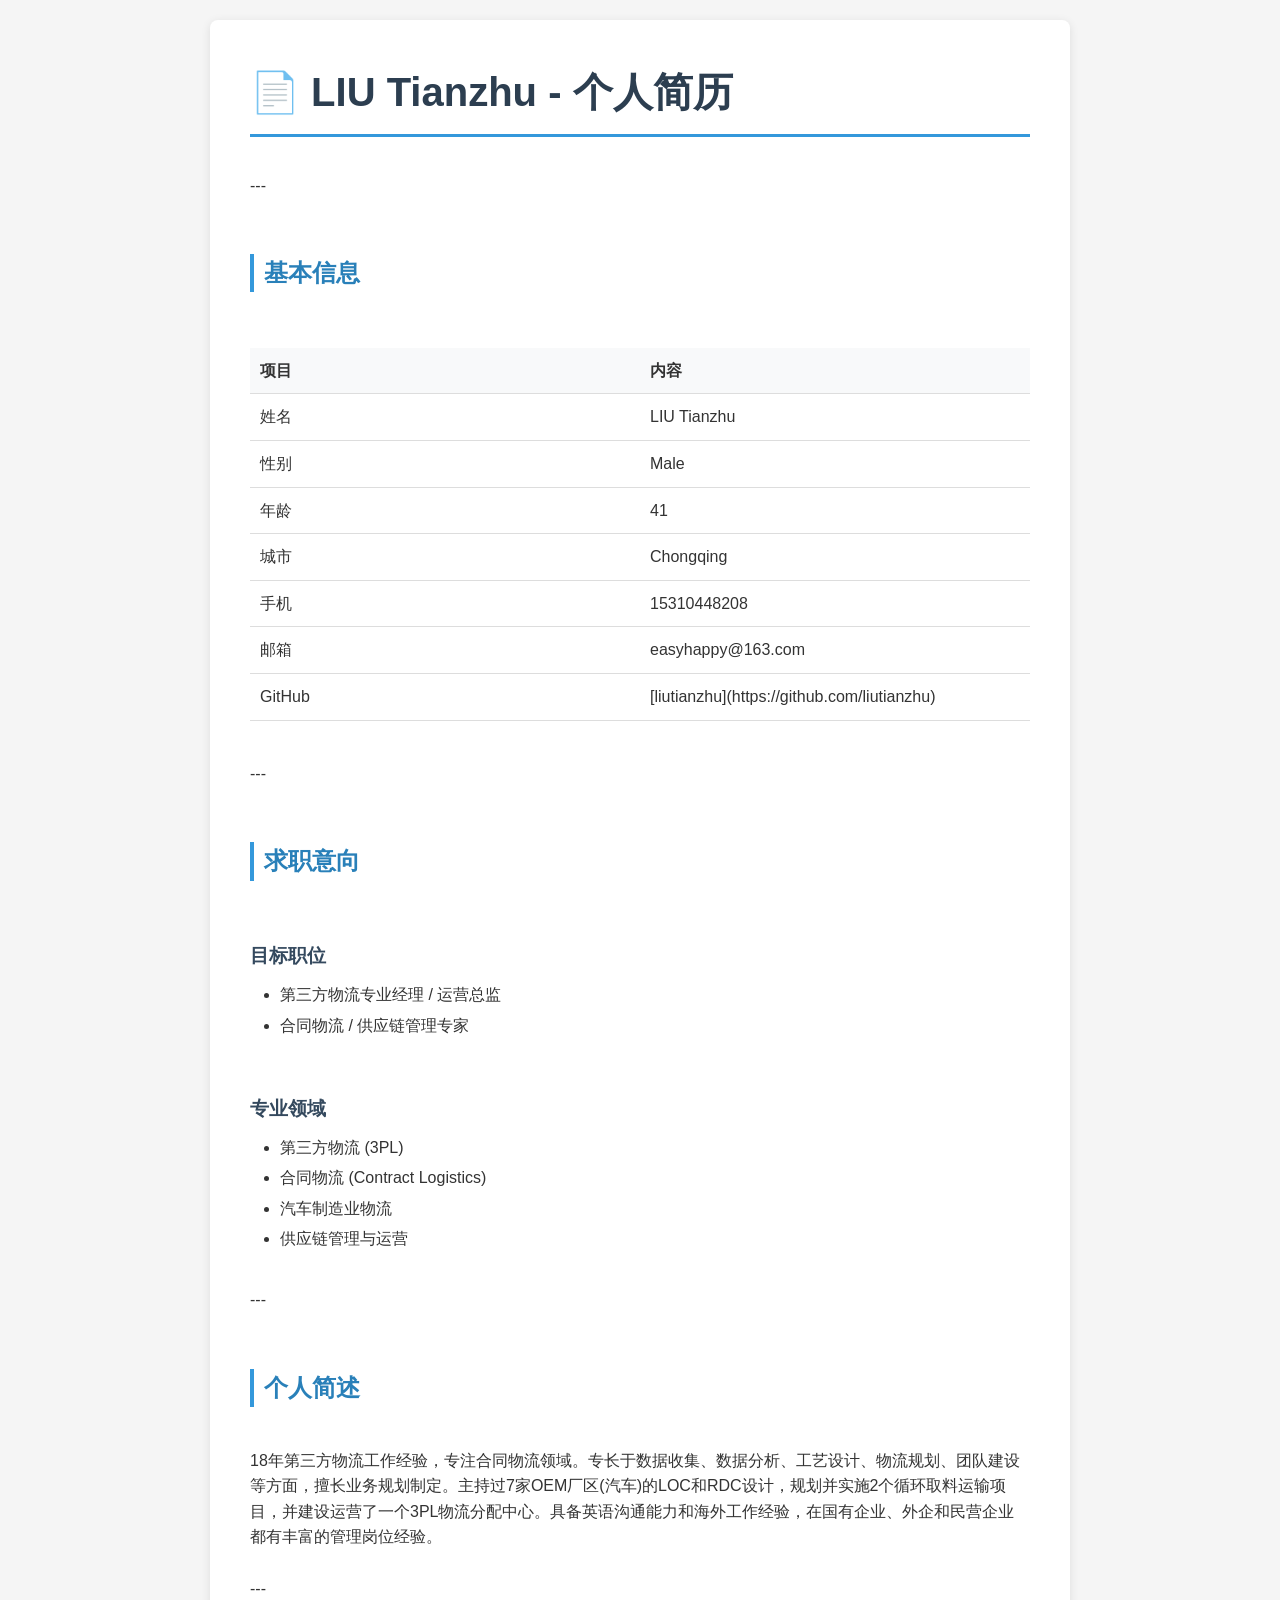
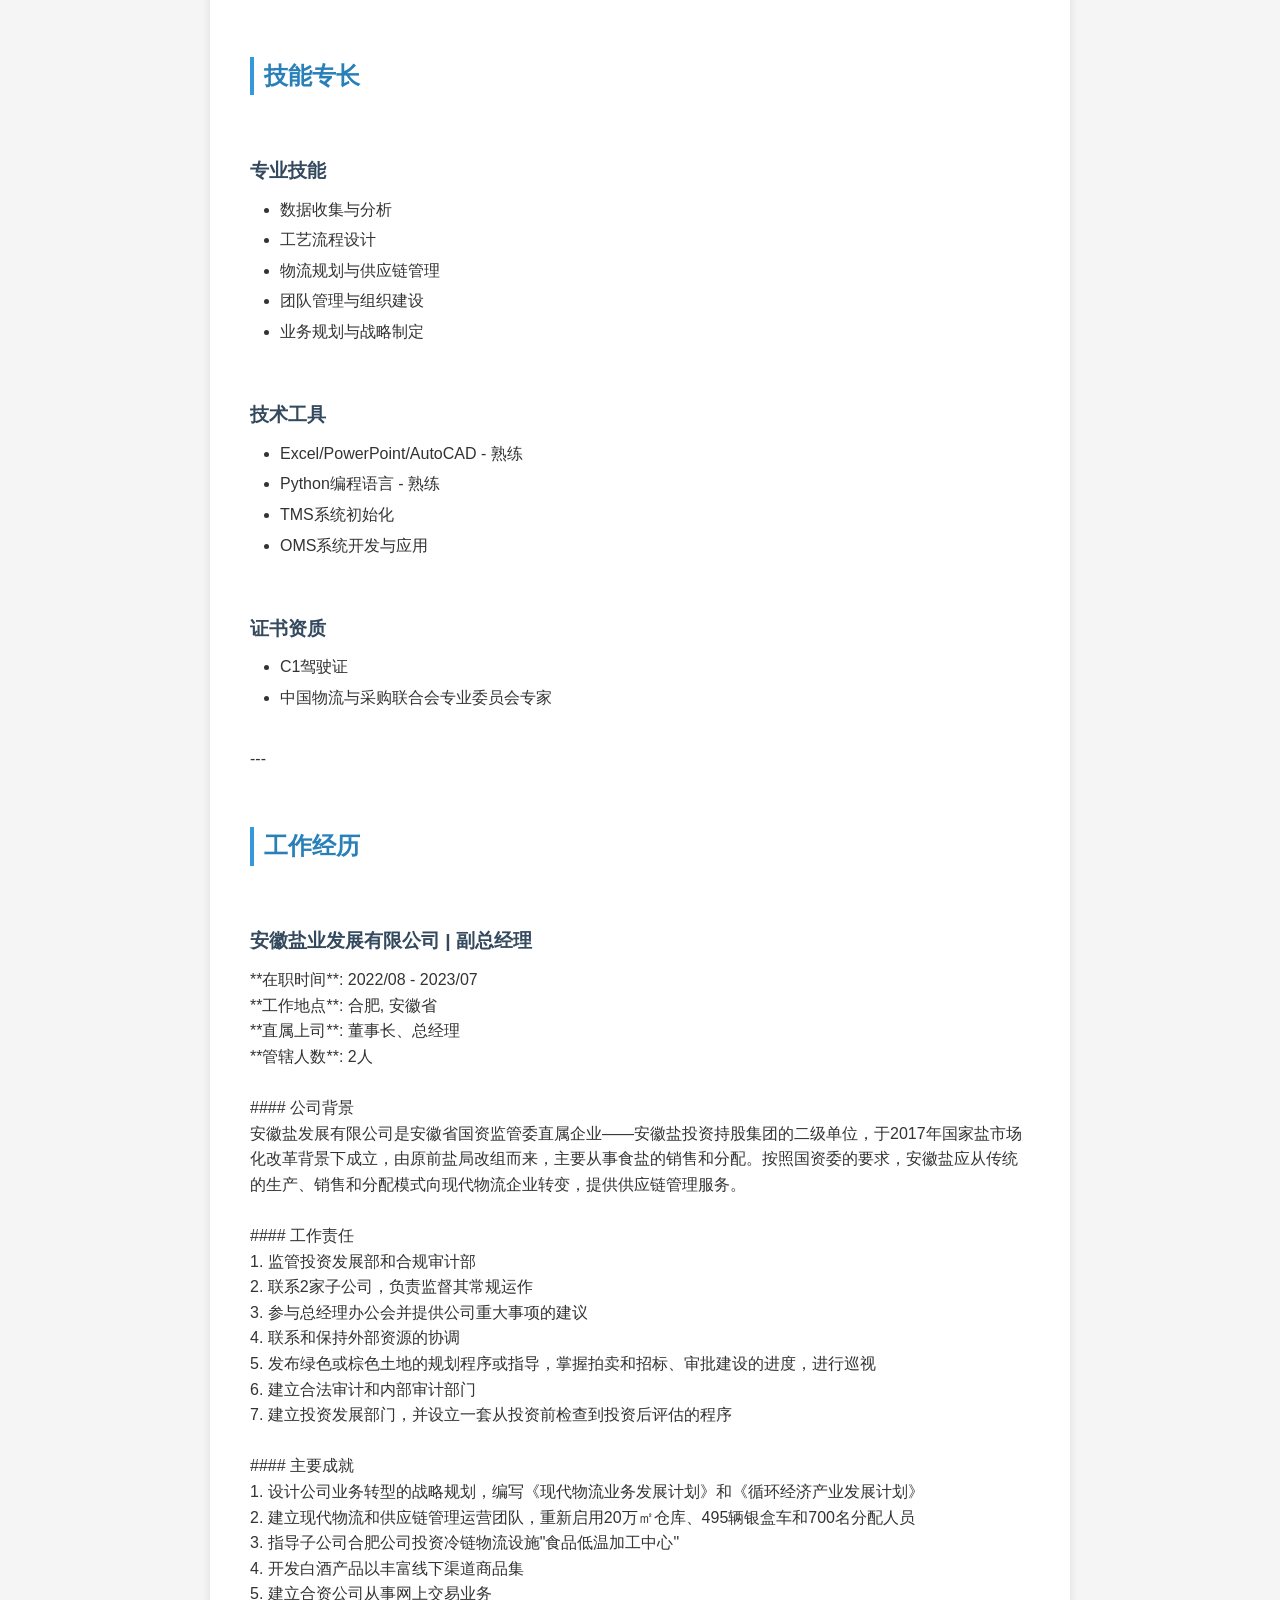
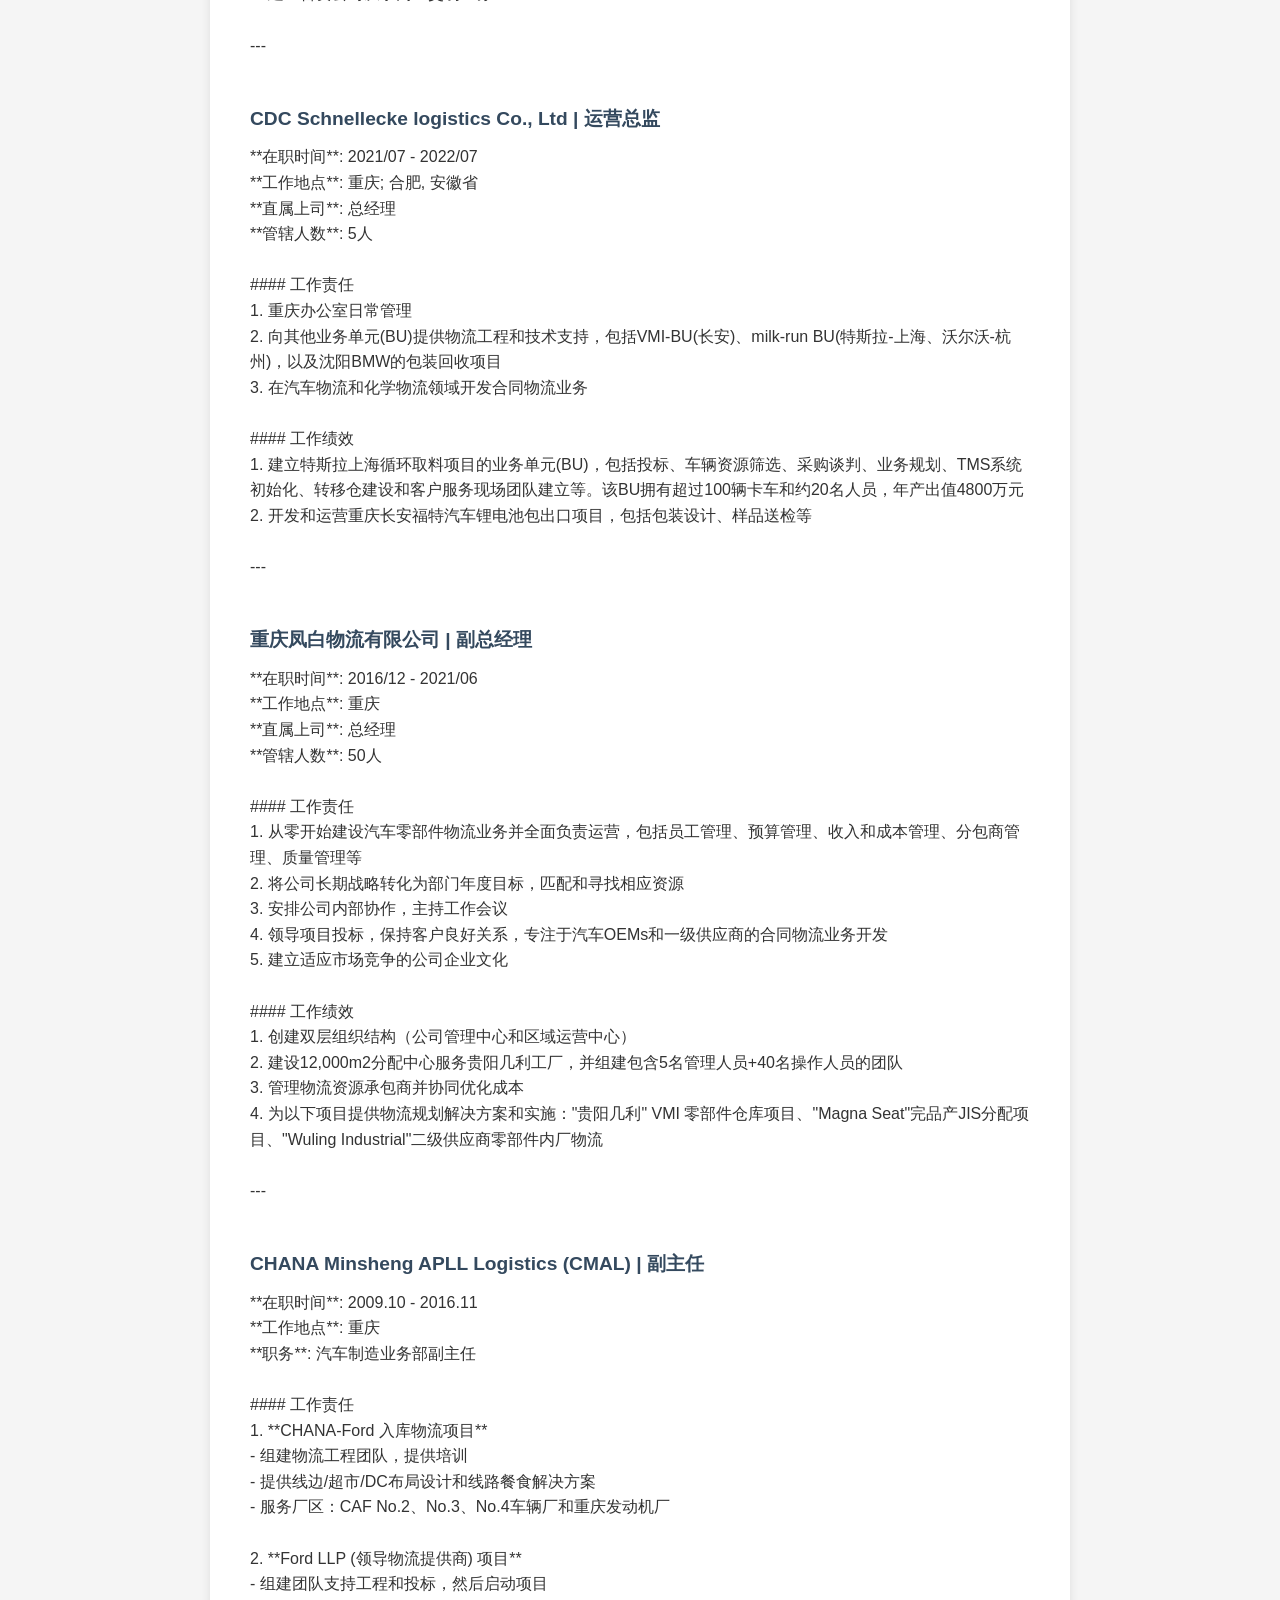
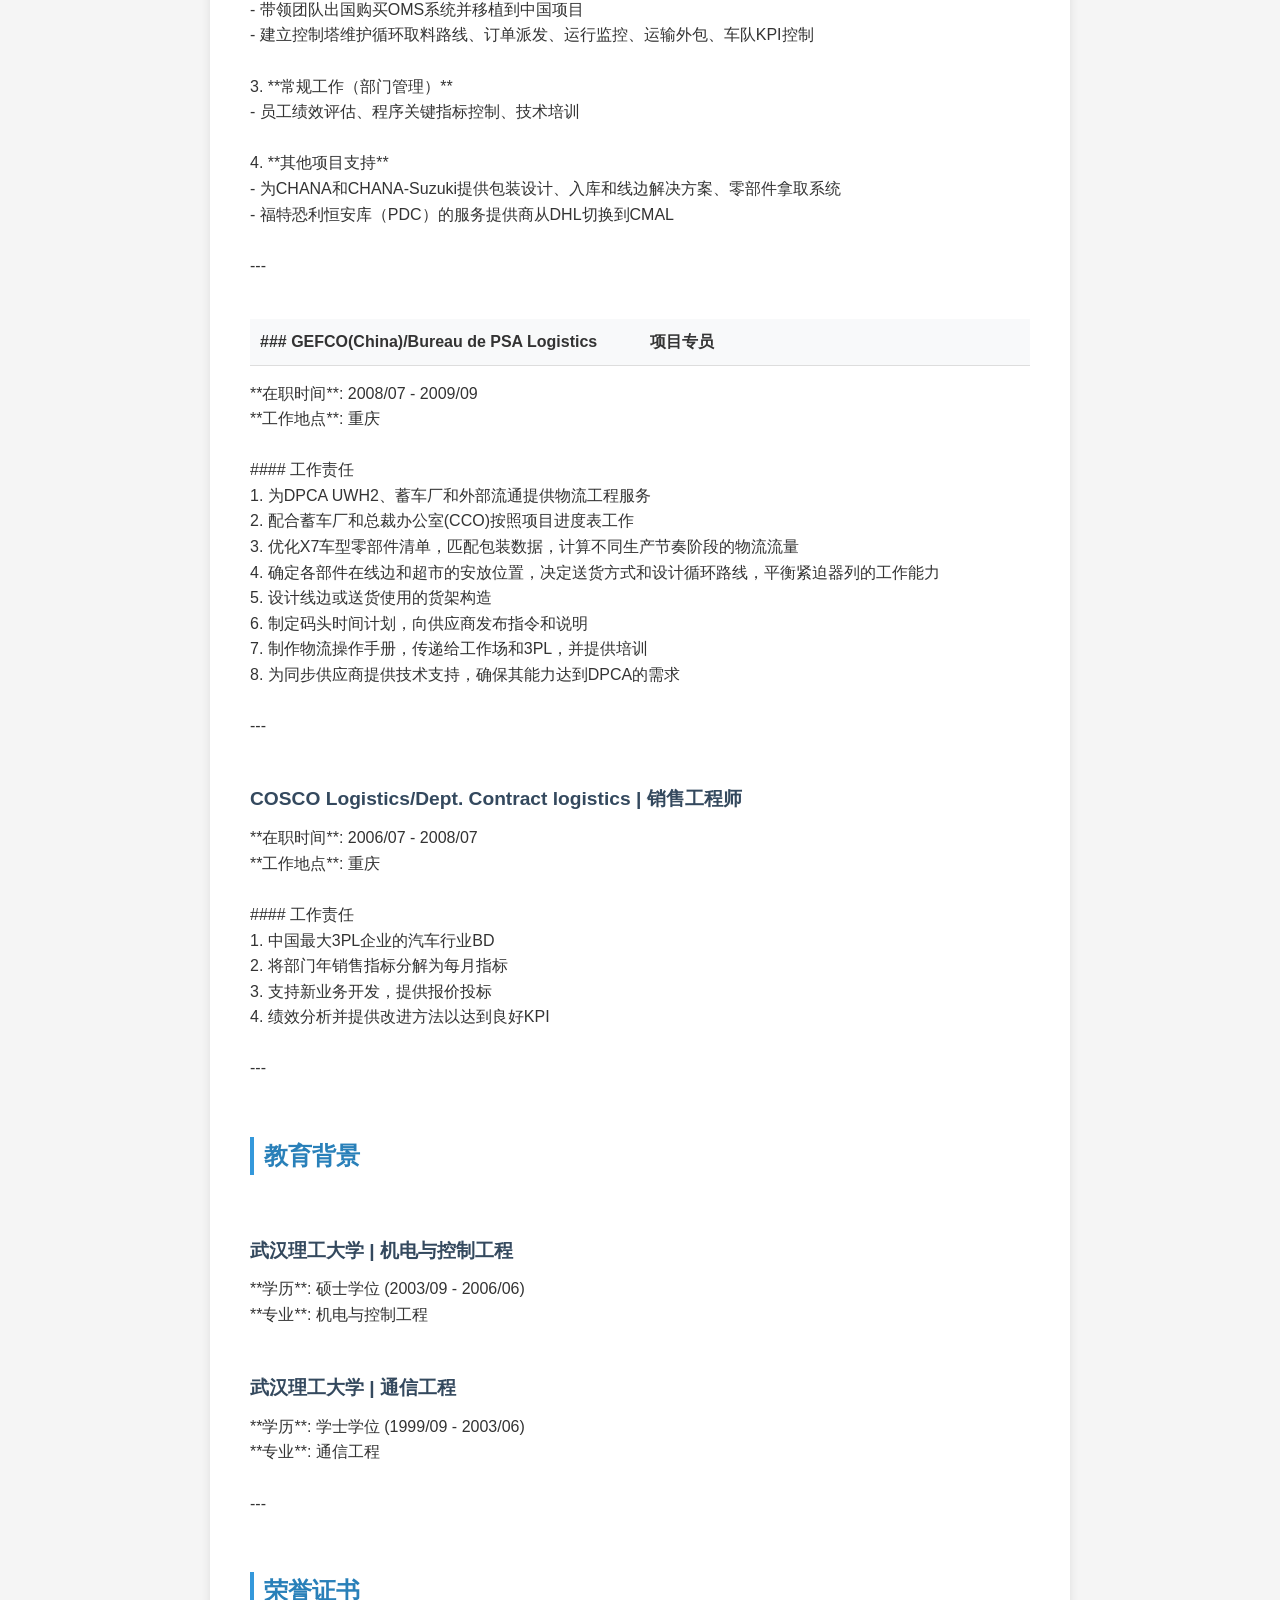
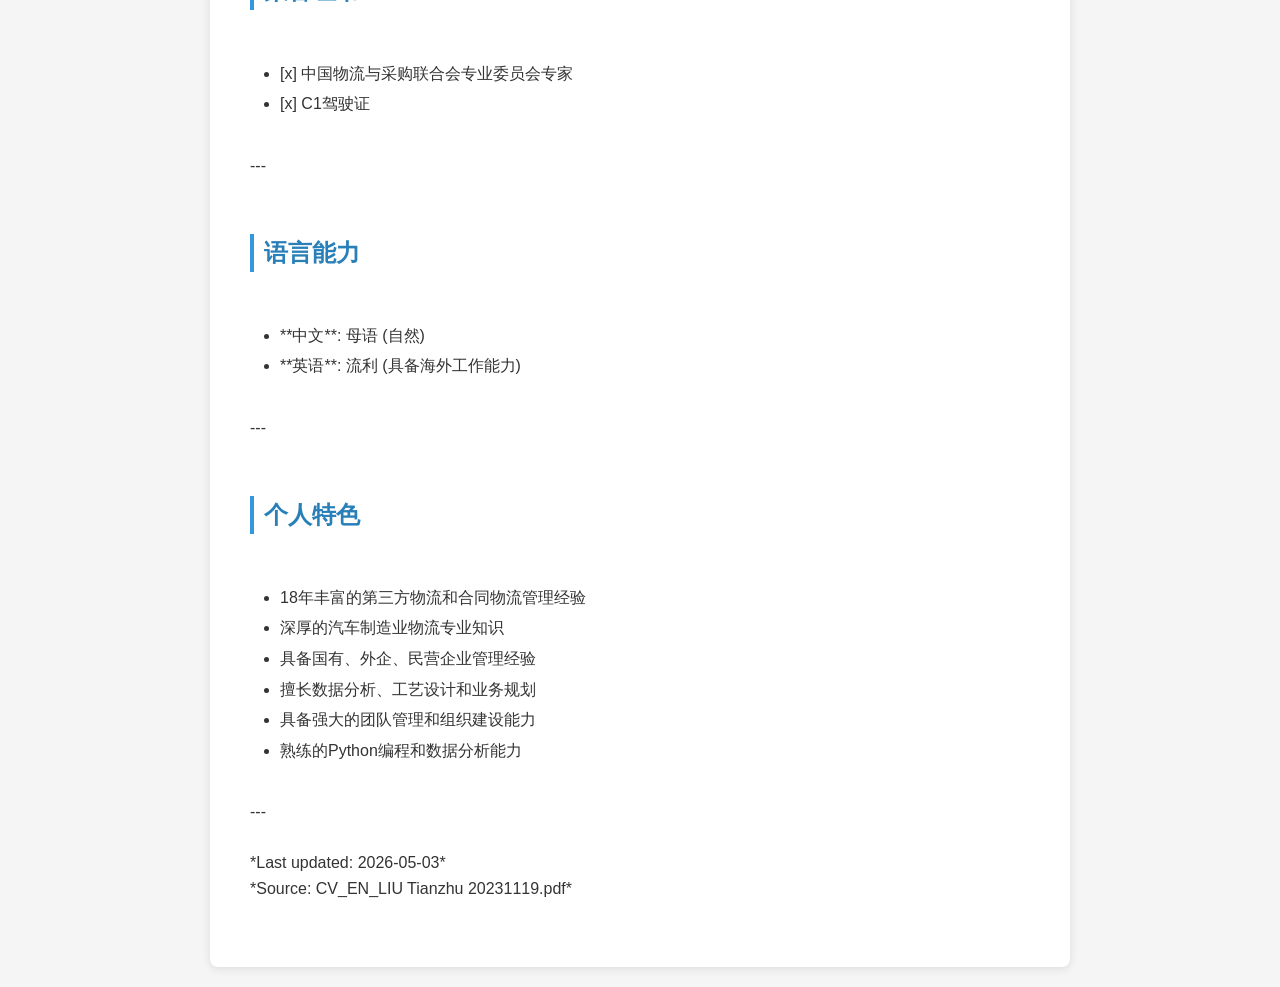
==== index.html @ f437babf "feat: 添加简历HTML页面" ====
<!DOCTYPE html>
<html lang="zh-CN">
<head>
<meta charset="UTF-8">
<meta name="viewport" content="width=device-width, initial-scale=1.0">
<title>LIU Tianzhu - 个人简历</title>
<style>
* { margin: 0; padding: 0; box-sizing: border-box; }
body { font-family: -apple-system, BlinkMacSystemFont, "Segoe UI", Roboto, Arial, sans-serif; line-height: 1.6; color: #333; max-width: 900px; margin: 0 auto; padding: 20px; background: #f5f5f5; }
.container { background: white; padding: 40px; border-radius: 8px; box-shadow: 0 2px 10px rgba(0,0,0,0.1); }
h1 { color: #2c3e50; font-size: 2.5em; margin-bottom: 10px; border-bottom: 3px solid #3498db; padding-bottom: 10px; }
h2 { color: #2980b9; font-size: 1.5em; margin: 30px 0 15px 0; border-left: 4px solid #3498db; padding-left: 10px; }
h3 { color: #34495e; font-size: 1.2em; margin: 20px 0 10px 0; }
table { width: 100%; border-collapse: collapse; margin: 15px 0; }
th, td { padding: 10px; text-align: left; border-bottom: 1px solid #ddd; }
th { background: #f8f9fa; font-weight: 600; width: 30%; }
ul { margin: 10px 0 10px 30px; }
li { margin: 5px 0; }
.date { color: #666; font-size: 0.9em; }
.company { color: #2980b9; font-weight: 600; }
@media print { body { background: white; padding: 0; } .container { box-shadow: none; padding: 20px; } }
</style>
</head>
<body>
<div class="container">
<h1>📄 LIU Tianzhu - 个人简历</h1>
<br>
<p>---</p>
<br>
<h2>基本信息</h2>
<br>
<table>
<tr><th>项目</th><th>内容</th></tr>
<tr><td>姓名</td><td>LIU Tianzhu</td></tr>
<tr><td>性别</td><td>Male</td></tr>
<tr><td>年龄</td><td>41</td></tr>
<tr><td>城市</td><td>Chongqing</td></tr>
<tr><td>手机</td><td>15310448208</td></tr>
<tr><td>邮箱</td><td>easyhappy@163.com</td></tr>
<tr><td>GitHub</td><td>[liutianzhu](https://github.com/liutianzhu)</td></tr>
</table>

<br>
<p>---</p>
<br>
<h2>求职意向</h2>
<br>
<h3>目标职位</h3>
<ul>
<li>第三方物流专业经理 / 运营总监</li>
<li>合同物流 / 供应链管理专家</li>
</ul>

<br>
<h3>专业领域</h3>
<ul>
<li>第三方物流 (3PL)</li>
<li>合同物流 (Contract Logistics)</li>
<li>汽车制造业物流</li>
<li>供应链管理与运营</li>
</ul>

<br>
<p>---</p>
<br>
<h2>个人简述</h2>
<br>
<p>18年第三方物流工作经验，专注合同物流领域。专长于数据收集、数据分析、工艺设计、物流规划、团队建设等方面，擅长业务规划制定。主持过7家OEM厂区(汽车)的LOC和RDC设计，规划并实施2个循环取料运输项目，并建设运营了一个3PL物流分配中心。具备英语沟通能力和海外工作经验，在国有企业、外企和民营企业都有丰富的管理岗位经验。</p>
<br>
<p>---</p>
<br>
<h2>技能专长</h2>
<br>
<h3>专业技能</h3>
<ul>
<li>数据收集与分析</li>
<li>工艺流程设计</li>
<li>物流规划与供应链管理</li>
<li>团队管理与组织建设</li>
<li>业务规划与战略制定</li>
</ul>

<br>
<h3>技术工具</h3>
<ul>
<li>Excel/PowerPoint/AutoCAD - 熟练</li>
<li>Python编程语言 - 熟练</li>
<li>TMS系统初始化</li>
<li>OMS系统开发与应用</li>
</ul>

<br>
<h3>证书资质</h3>
<ul>
<li>C1驾驶证</li>
<li>中国物流与采购联合会专业委员会专家</li>
</ul>

<br>
<p>---</p>
<br>
<h2>工作经历</h2>
<br>
<h3>安徽盐业发展有限公司 | 副总经理</h3>
<p>**在职时间**: 2022/08 - 2023/07  </p>
<p>**工作地点**: 合肥, 安徽省  </p>
<p>**直属上司**: 董事长、总经理  </p>
<p>**管辖人数**: 2人</p>
<br>
<p>#### 公司背景</p>
<p>安徽盐发展有限公司是安徽省国资监管委直属企业——安徽盐投资持股集团的二级单位，于2017年国家盐市场化改革背景下成立，由原前盐局改组而来，主要从事食盐的销售和分配。按照国资委的要求，安徽盐应从传统的生产、销售和分配模式向现代物流企业转变，提供供应链管理服务。</p>
<br>
<p>#### 工作责任</p>
<p>1. 监管投资发展部和合规审计部</p>
<p>2. 联系2家子公司，负责监督其常规运作</p>
<p>3. 参与总经理办公会并提供公司重大事项的建议</p>
<p>4. 联系和保持外部资源的协调</p>
<p>5. 发布绿色或棕色土地的规划程序或指导，掌握拍卖和招标、审批建设的进度，进行巡视</p>
<p>6. 建立合法审计和内部审计部门</p>
<p>7. 建立投资发展部门，并设立一套从投资前检查到投资后评估的程序</p>
<br>
<p>#### 主要成就</p>
<p>1. 设计公司业务转型的战略规划，编写《现代物流业务发展计划》和《循环经济产业发展计划》</p>
<p>2. 建立现代物流和供应链管理运营团队，重新启用20万㎡仓库、495辆银盒车和700名分配人员</p>
<p>3. 指导子公司合肥公司投资冷链物流设施"食品低温加工中心"</p>
<p>4. 开发白酒产品以丰富线下渠道商品集</p>
<p>5. 建立合资公司从事网上交易业务</p>
<br>
<p>---</p>
<br>
<h3>CDC Schnellecke logistics Co., Ltd | 运营总监</h3>
<p>**在职时间**: 2021/07 - 2022/07  </p>
<p>**工作地点**: 重庆; 合肥, 安徽省  </p>
<p>**直属上司**: 总经理  </p>
<p>**管辖人数**: 5人</p>
<br>
<p>#### 工作责任</p>
<p>1. 重庆办公室日常管理</p>
<p>2. 向其他业务单元(BU)提供物流工程和技术支持，包括VMI-BU(长安)、milk-run BU(特斯拉-上海、沃尔沃-杭州)，以及沈阳BMW的包装回收项目</p>
<p>3. 在汽车物流和化学物流领域开发合同物流业务</p>
<br>
<p>#### 工作绩效</p>
<p>1. 建立特斯拉上海循环取料项目的业务单元(BU)，包括投标、车辆资源筛选、采购谈判、业务规划、TMS系统初始化、转移仓建设和客户服务现场团队建立等。该BU拥有超过100辆卡车和约20名人员，年产出值4800万元</p>
<p>2. 开发和运营重庆长安福特汽车锂电池包出口项目，包括包装设计、样品送检等</p>
<br>
<p>---</p>
<br>
<h3>重庆凤白物流有限公司 | 副总经理</h3>
<p>**在职时间**: 2016/12 - 2021/06  </p>
<p>**工作地点**: 重庆  </p>
<p>**直属上司**: 总经理  </p>
<p>**管辖人数**: 50人</p>
<br>
<p>#### 工作责任</p>
<p>1. 从零开始建设汽车零部件物流业务并全面负责运营，包括员工管理、预算管理、收入和成本管理、分包商管理、质量管理等</p>
<p>2. 将公司长期战略转化为部门年度目标，匹配和寻找相应资源</p>
<p>3. 安排公司内部协作，主持工作会议</p>
<p>4. 领导项目投标，保持客户良好关系，专注于汽车OEMs和一级供应商的合同物流业务开发</p>
<p>5. 建立适应市场竞争的公司企业文化</p>
<br>
<p>#### 工作绩效</p>
<p>1. 创建双层组织结构（公司管理中心和区域运营中心）</p>
<p>2. 建设12,000m2分配中心服务贵阳几利工厂，并组建包含5名管理人员+40名操作人员的团队</p>
<p>3. 管理物流资源承包商并协同优化成本</p>
<p>4. 为以下项目提供物流规划解决方案和实施："贵阳几利" VMI 零部件仓库项目、"Magna Seat"完品产JIS分配项目、"Wuling Industrial"二级供应商零部件内厂物流</p>
<br>
<p>---</p>
<br>
<h3>CHANA Minsheng APLL Logistics (CMAL) | 副主任</h3>
<p>**在职时间**: 2009.10 - 2016.11  </p>
<p>**工作地点**: 重庆  </p>
<p>**职务**: 汽车制造业务部副主任</p>
<br>
<p>#### 工作责任</p>
<p>1. **CHANA-Ford 入库物流项目**</p>
<p>   - 组建物流工程团队，提供培训</p>
<p>   - 提供线边/超市/DC布局设计和线路餐食解决方案</p>
<p>   - 服务厂区：CAF No.2、No.3、No.4车辆厂和重庆发动机厂</p>
<br>
<p>2. **Ford LLP (领导物流提供商) 项目**</p>
<p>   - 组建团队支持工程和投标，然后启动项目</p>
<p>   - 带领团队出国购买OMS系统并移植到中国项目</p>
<p>   - 建立控制塔维护循环取料路线、订单派发、运行监控、运输外包、车队KPI控制</p>
<br>
<p>3. **常规工作（部门管理）**</p>
<p>   - 员工绩效评估、程序关键指标控制、技术培训</p>
<br>
<p>4. **其他项目支持**</p>
<p>   - 为CHANA和CHANA-Suzuki提供包装设计、入库和线边解决方案、零部件拿取系统</p>
<p>   - 福特恐利恒安库（PDC）的服务提供商从DHL切换到CMAL</p>
<br>
<p>---</p>
<br>
<table>
<tr><th>### GEFCO(China)/Bureau de PSA Logistics</th><th>项目专员</th></tr>
</table>

<p>**在职时间**: 2008/07 - 2009/09  </p>
<p>**工作地点**: 重庆  </p>
<br>
<p>#### 工作责任</p>
<p>1. 为DPCA UWH2、蓄车厂和外部流通提供物流工程服务</p>
<p>2. 配合蓄车厂和总裁办公室(CCO)按照项目进度表工作</p>
<p>3. 优化X7车型零部件清单，匹配包装数据，计算不同生产节奏阶段的物流流量</p>
<p>4. 确定各部件在线边和超市的安放位置，决定送货方式和设计循环路线，平衡紧迫器列的工作能力</p>
<p>5. 设计线边或送货使用的货架构造</p>
<p>6. 制定码头时间计划，向供应商发布指令和说明</p>
<p>7. 制作物流操作手册，传递给工作场和3PL，并提供培训</p>
<p>8. 为同步供应商提供技术支持，确保其能力达到DPCA的需求</p>
<br>
<p>---</p>
<br>
<h3>COSCO Logistics/Dept. Contract logistics | 销售工程师</h3>
<p>**在职时间**: 2006/07 - 2008/07  </p>
<p>**工作地点**: 重庆  </p>
<br>
<p>#### 工作责任</p>
<p>1. 中国最大3PL企业的汽车行业BD</p>
<p>2. 将部门年销售指标分解为每月指标</p>
<p>3. 支持新业务开发，提供报价投标</p>
<p>4. 绩效分析并提供改进方法以达到良好KPI</p>
<br>
<p>---</p>
<br>
<h2>教育背景</h2>
<br>
<h3>武汉理工大学 | 机电与控制工程</h3>
<p>**学历**: 硕士学位 (2003/09 - 2006/06)  </p>
<p>**专业**: 机电与控制工程</p>
<br>
<h3>武汉理工大学 | 通信工程</h3>
<p>**学历**: 学士学位 (1999/09 - 2003/06)  </p>
<p>**专业**: 通信工程</p>
<br>
<p>---</p>
<br>
<h2>荣誉证书</h2>
<br>
<ul>
<li>[x] 中国物流与采购联合会专业委员会专家</li>
<li>[x] C1驾驶证</li>
</ul>

<br>
<p>---</p>
<br>
<h2>语言能力</h2>
<br>
<ul>
<li>**中文**: 母语 (自然)</li>
<li>**英语**: 流利 (具备海外工作能力)</li>
</ul>

<br>
<p>---</p>
<br>
<h2>个人特色</h2>
<br>
<ul>
<li>18年丰富的第三方物流和合同物流管理经验</li>
<li>深厚的汽车制造业物流专业知识</li>
<li>具备国有、外企、民营企业管理经验</li>
<li>擅长数据分析、工艺设计和业务规划</li>
<li>具备强大的团队管理和组织建设能力</li>
<li>熟练的Python编程和数据分析能力</li>
</ul>

<br>
<p>---</p>
<br>
<p>*Last updated: 2026-05-03*</p>
<p>*Source: CV_EN_LIU Tianzhu 20231119.pdf*</p>
<br>
</div>
</body>
</html>
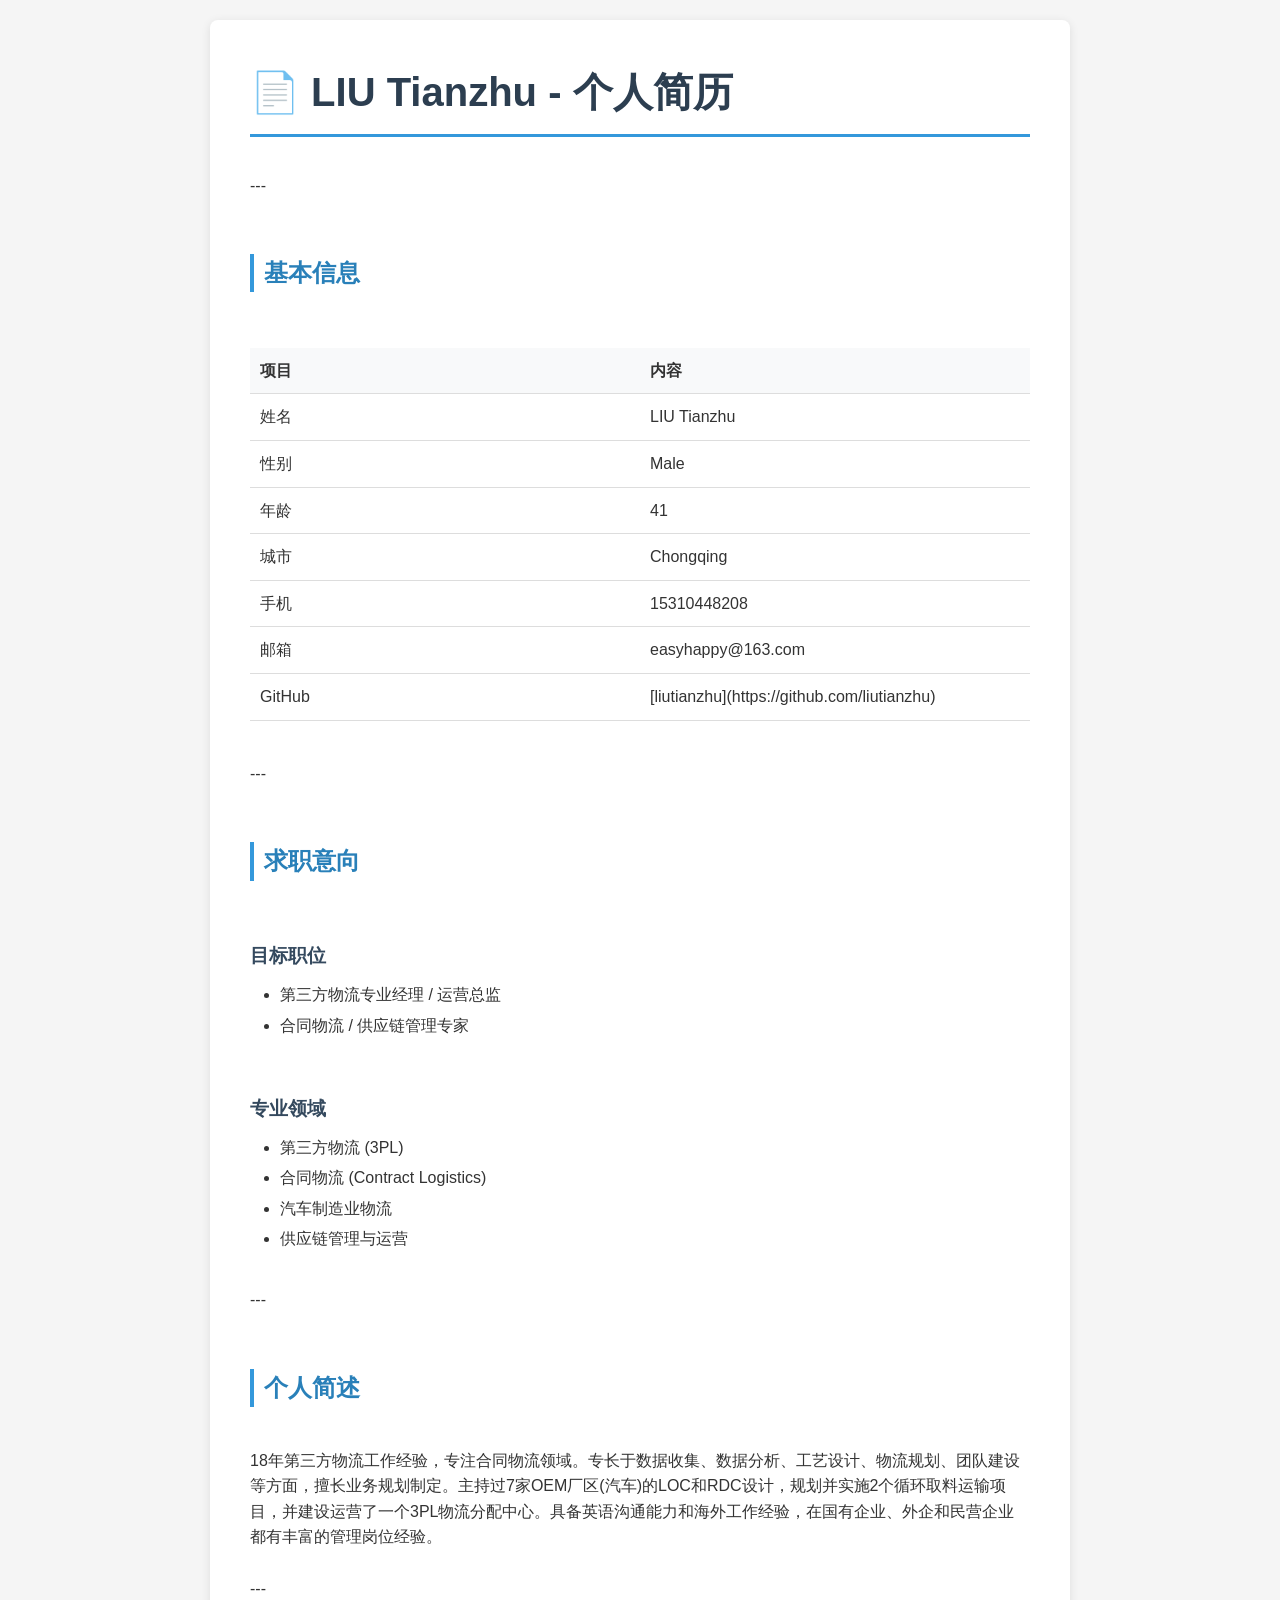
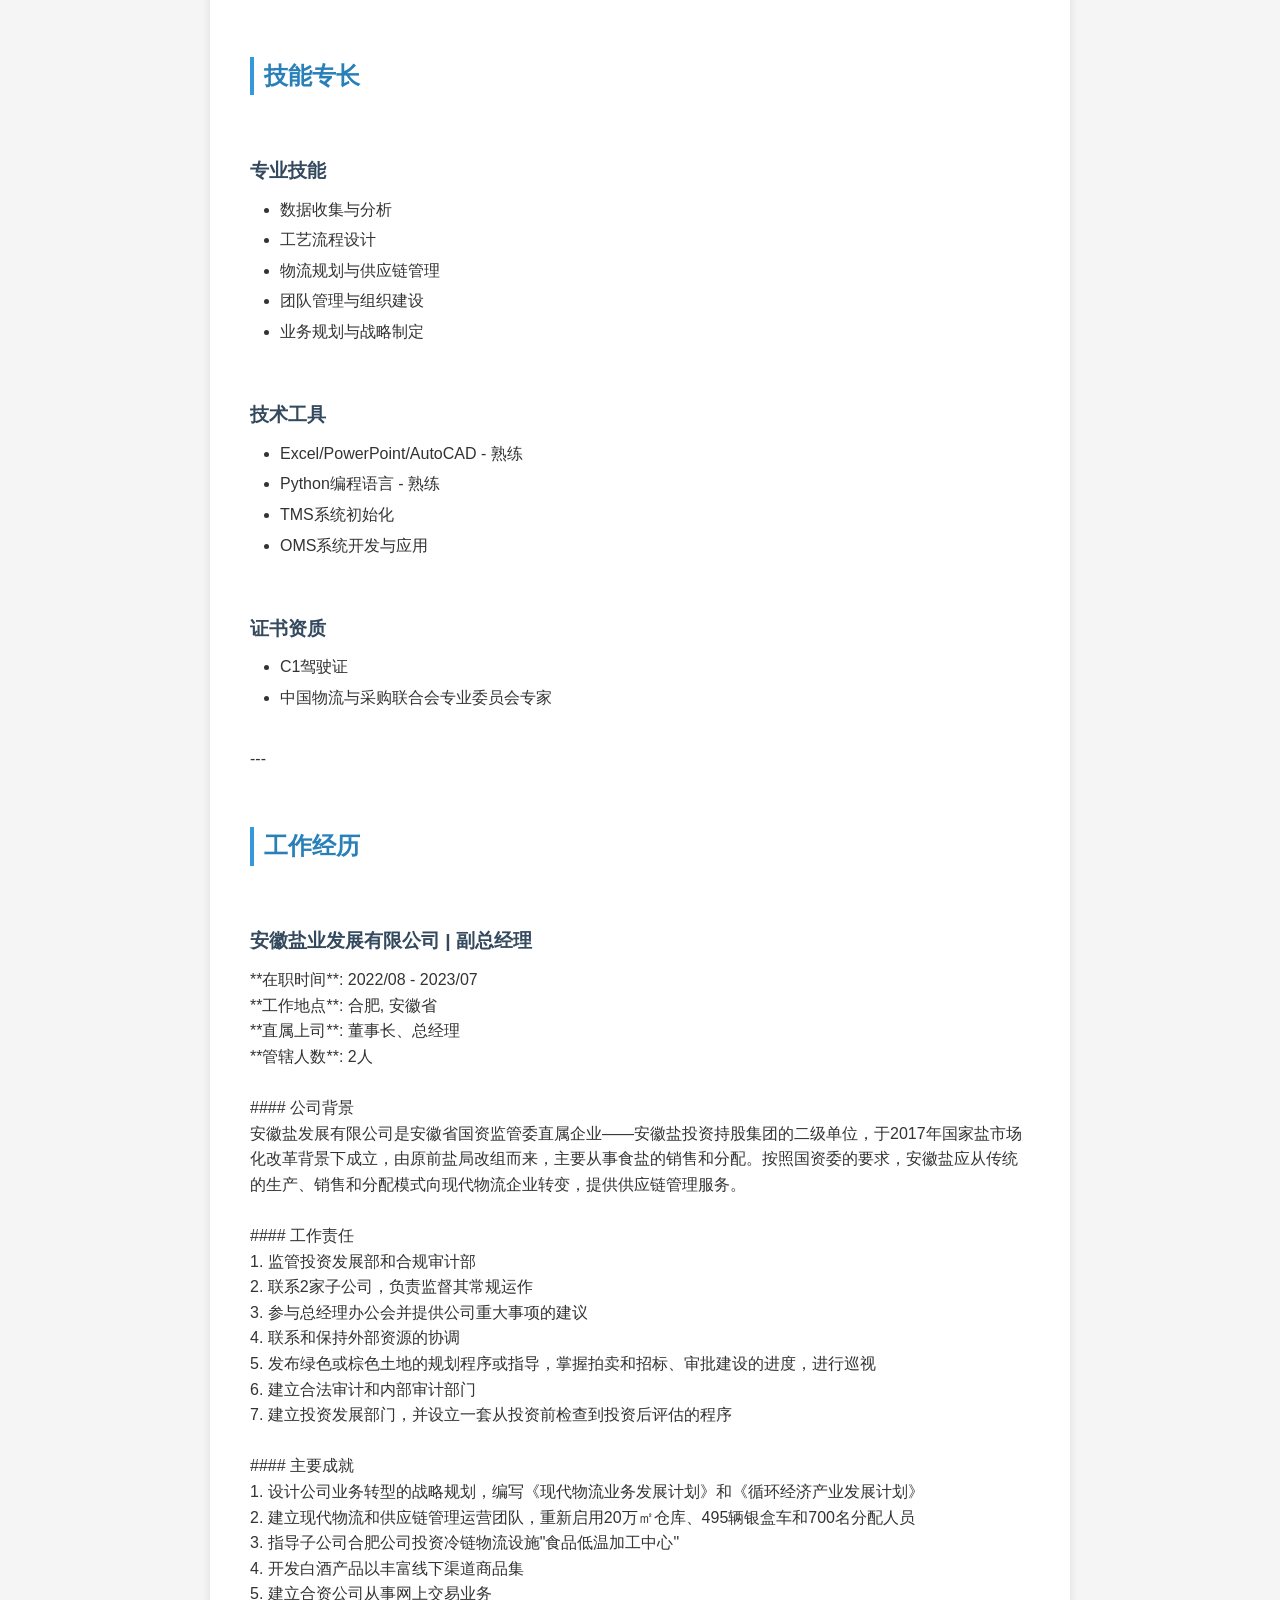
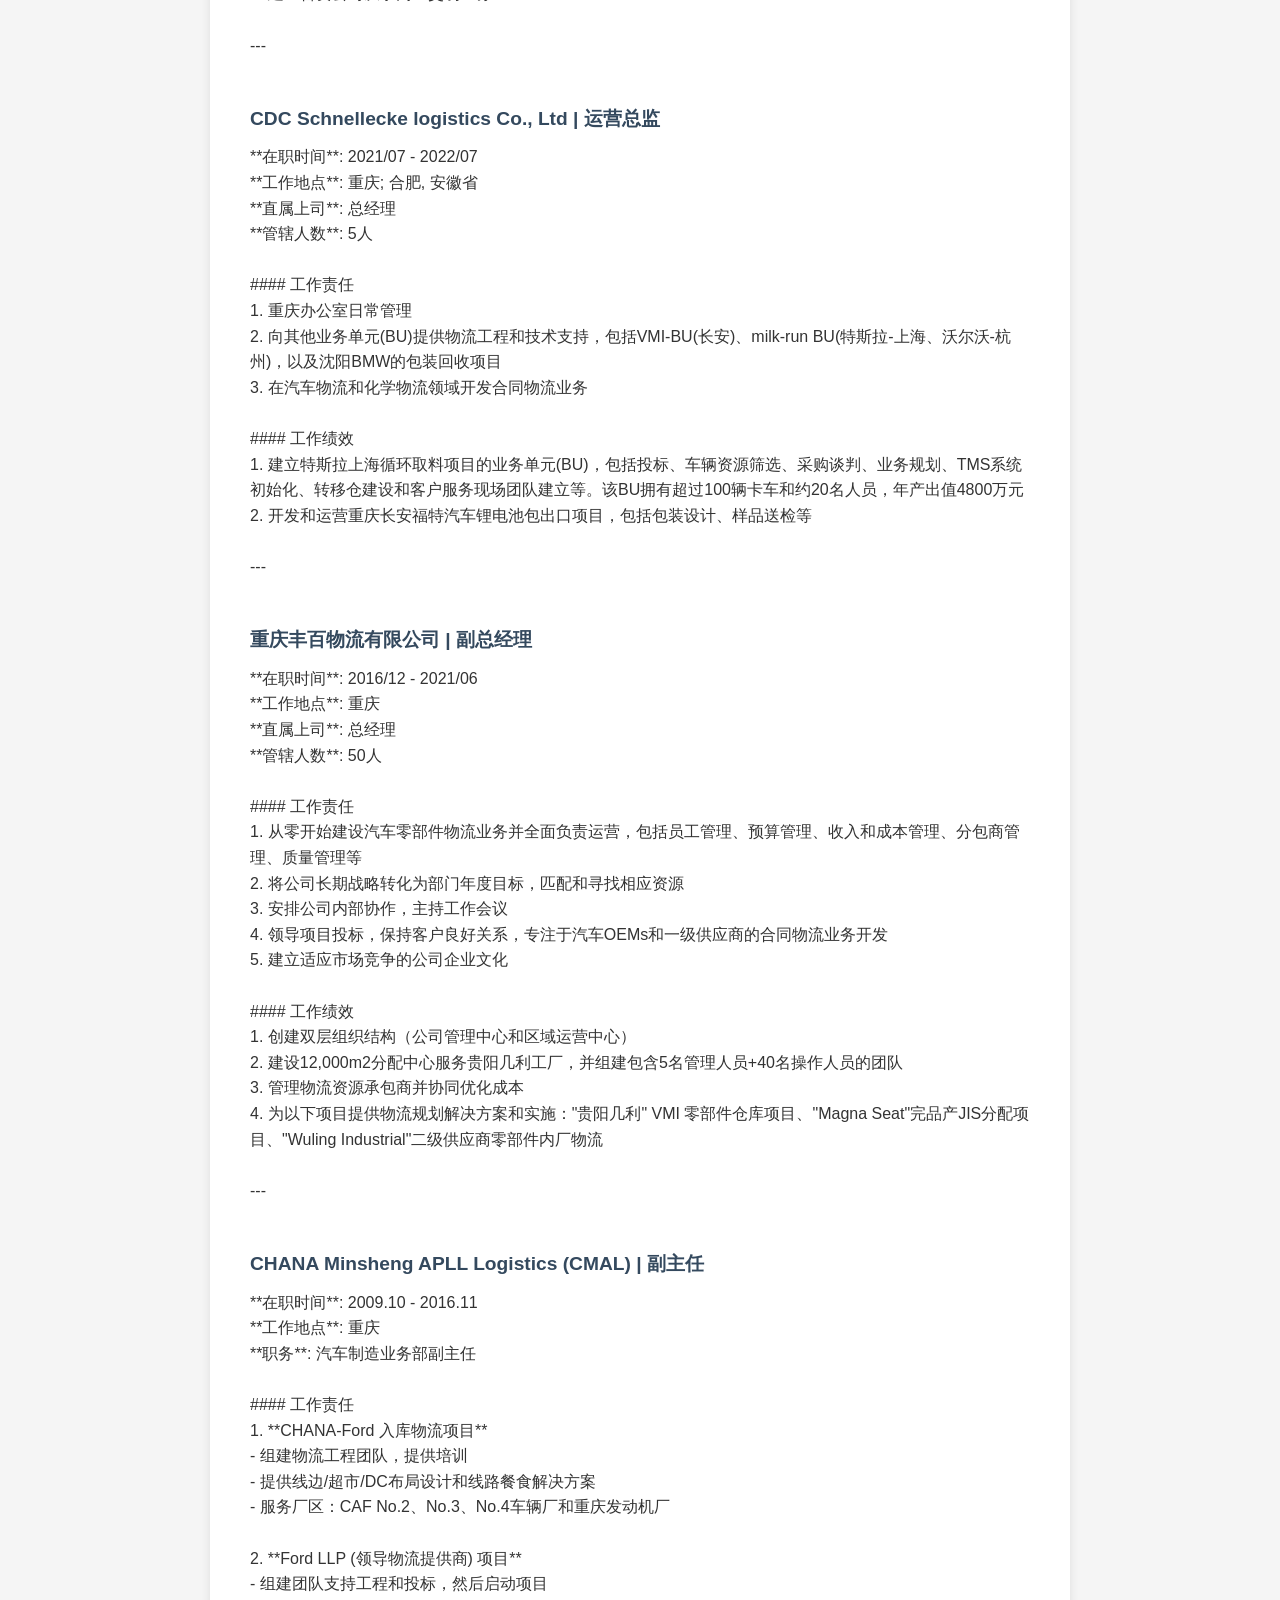
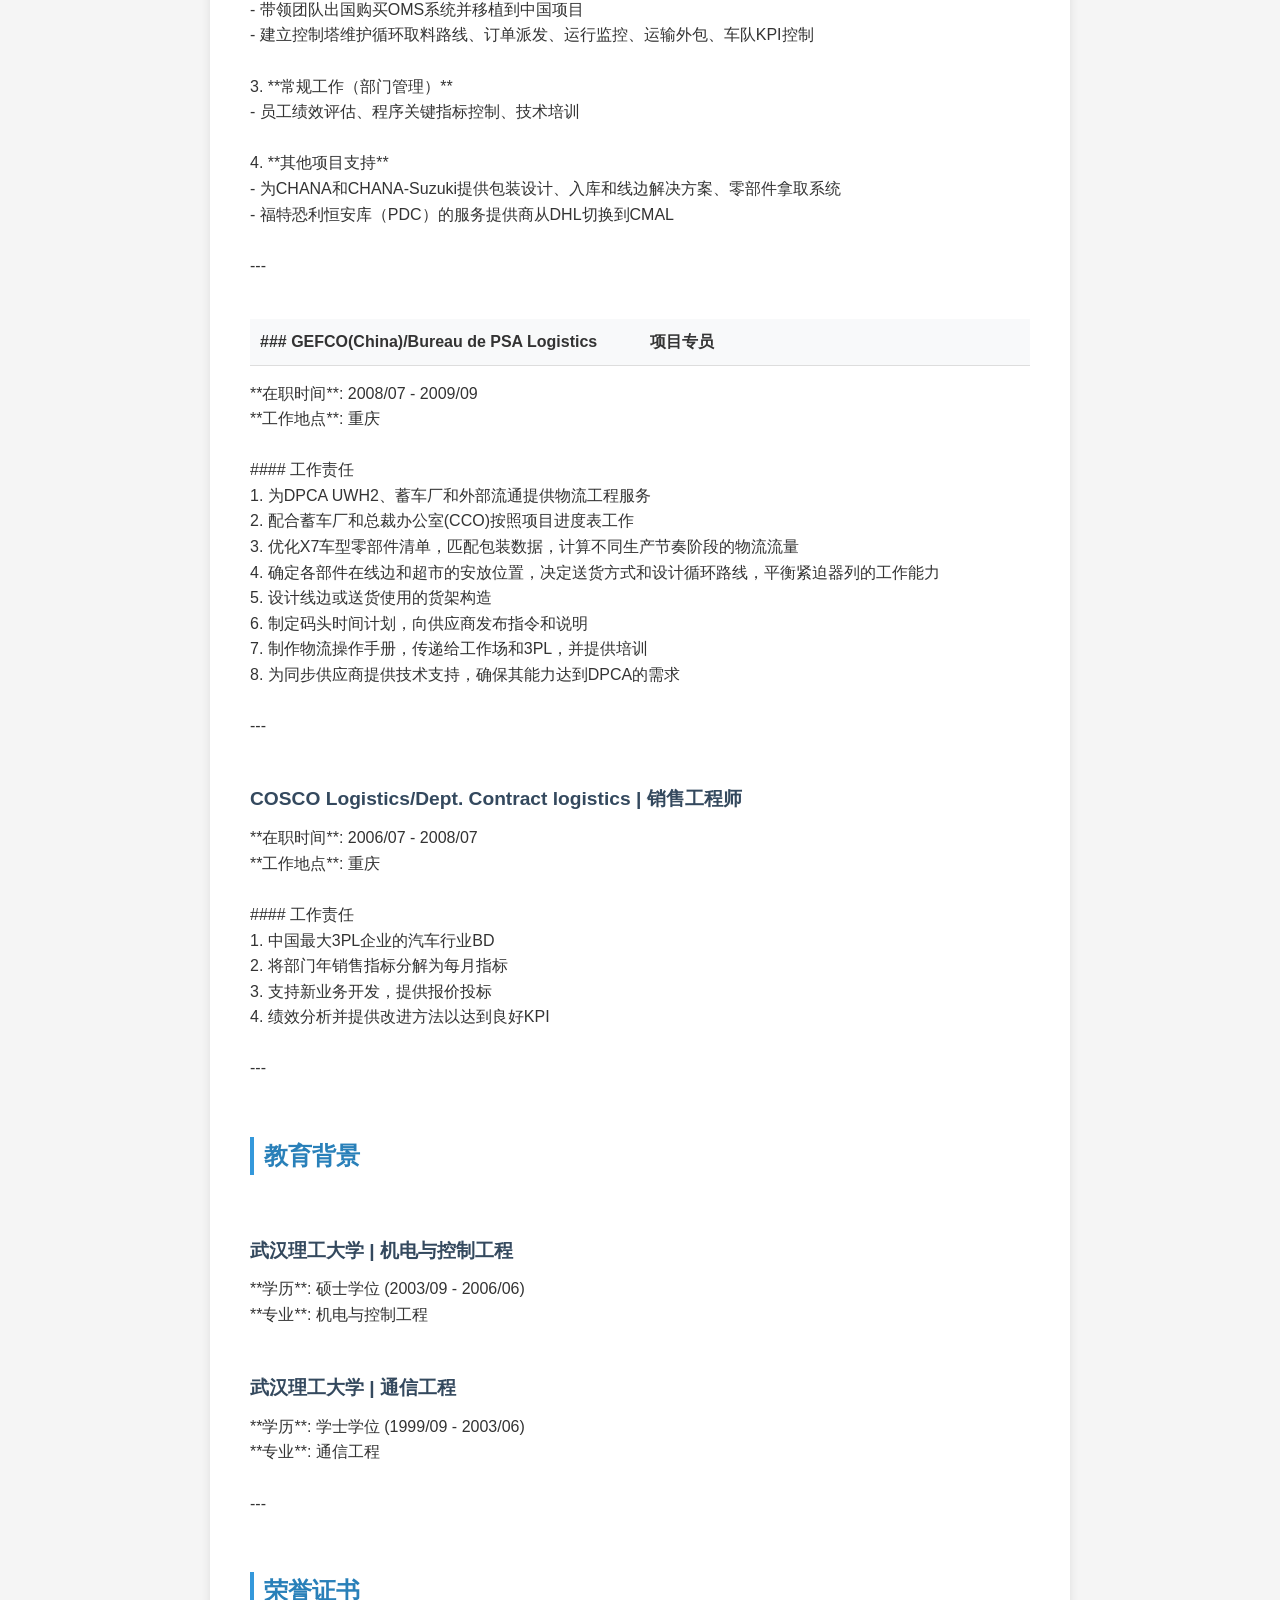
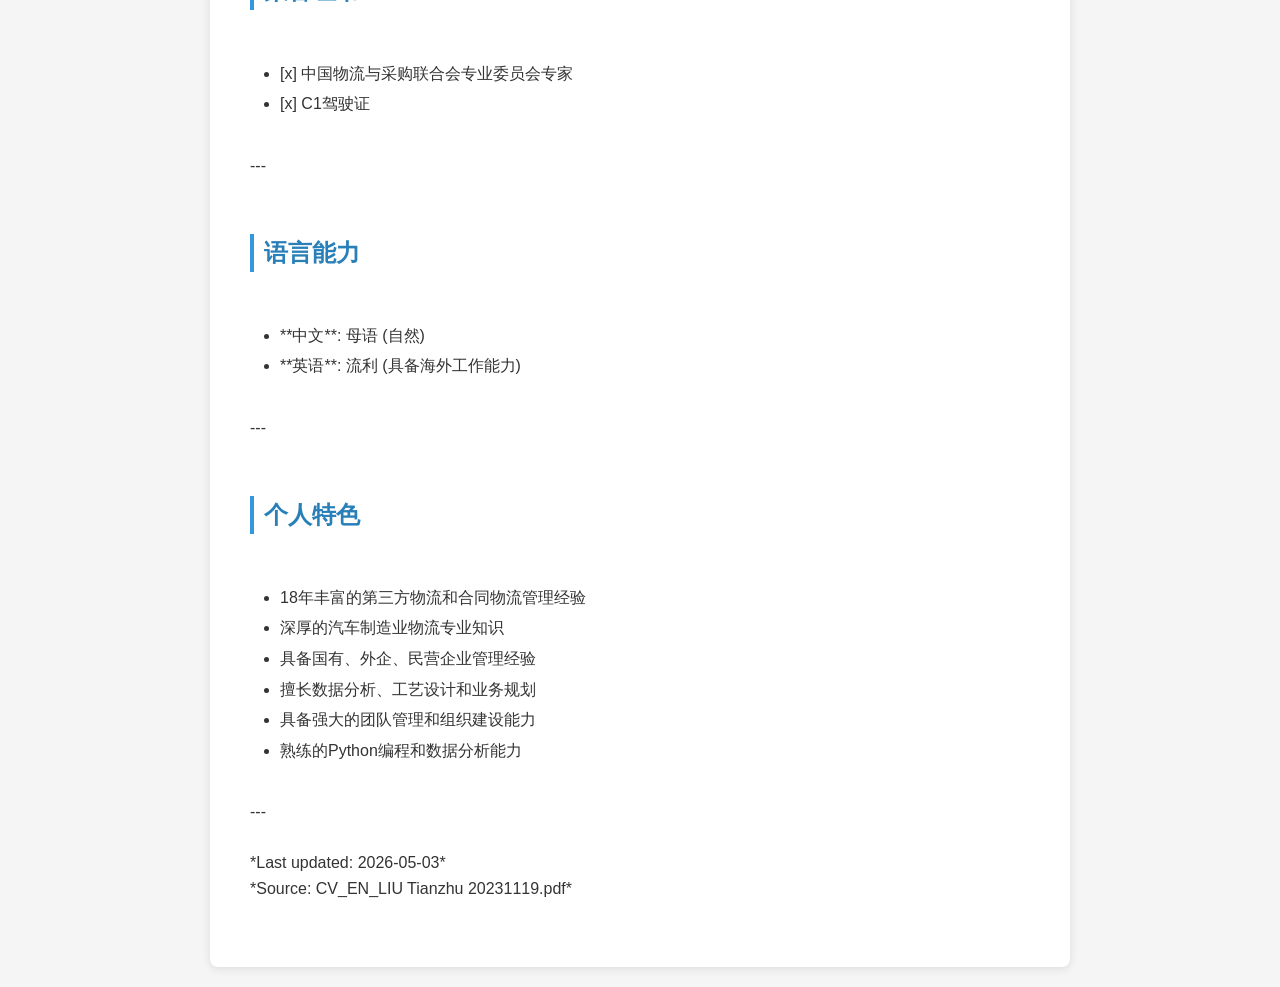
==== commit 82bd6962: "fix: 将凤白物流更正为丰百物流有限公司" ====
--- a/index.html
+++ b/index.html
@@ -145,7 +145,7 @@
 <br>
 <p>---</p>
 <br>
-<h3>重庆凤白物流有限公司 | 副总经理</h3>
+<h3>重庆丰百物流有限公司 | 副总经理</h3>
 <p>**在职时间**: 2016/12 - 2021/06  </p>
 <p>**工作地点**: 重庆  </p>
 <p>**直属上司**: 总经理  </p>
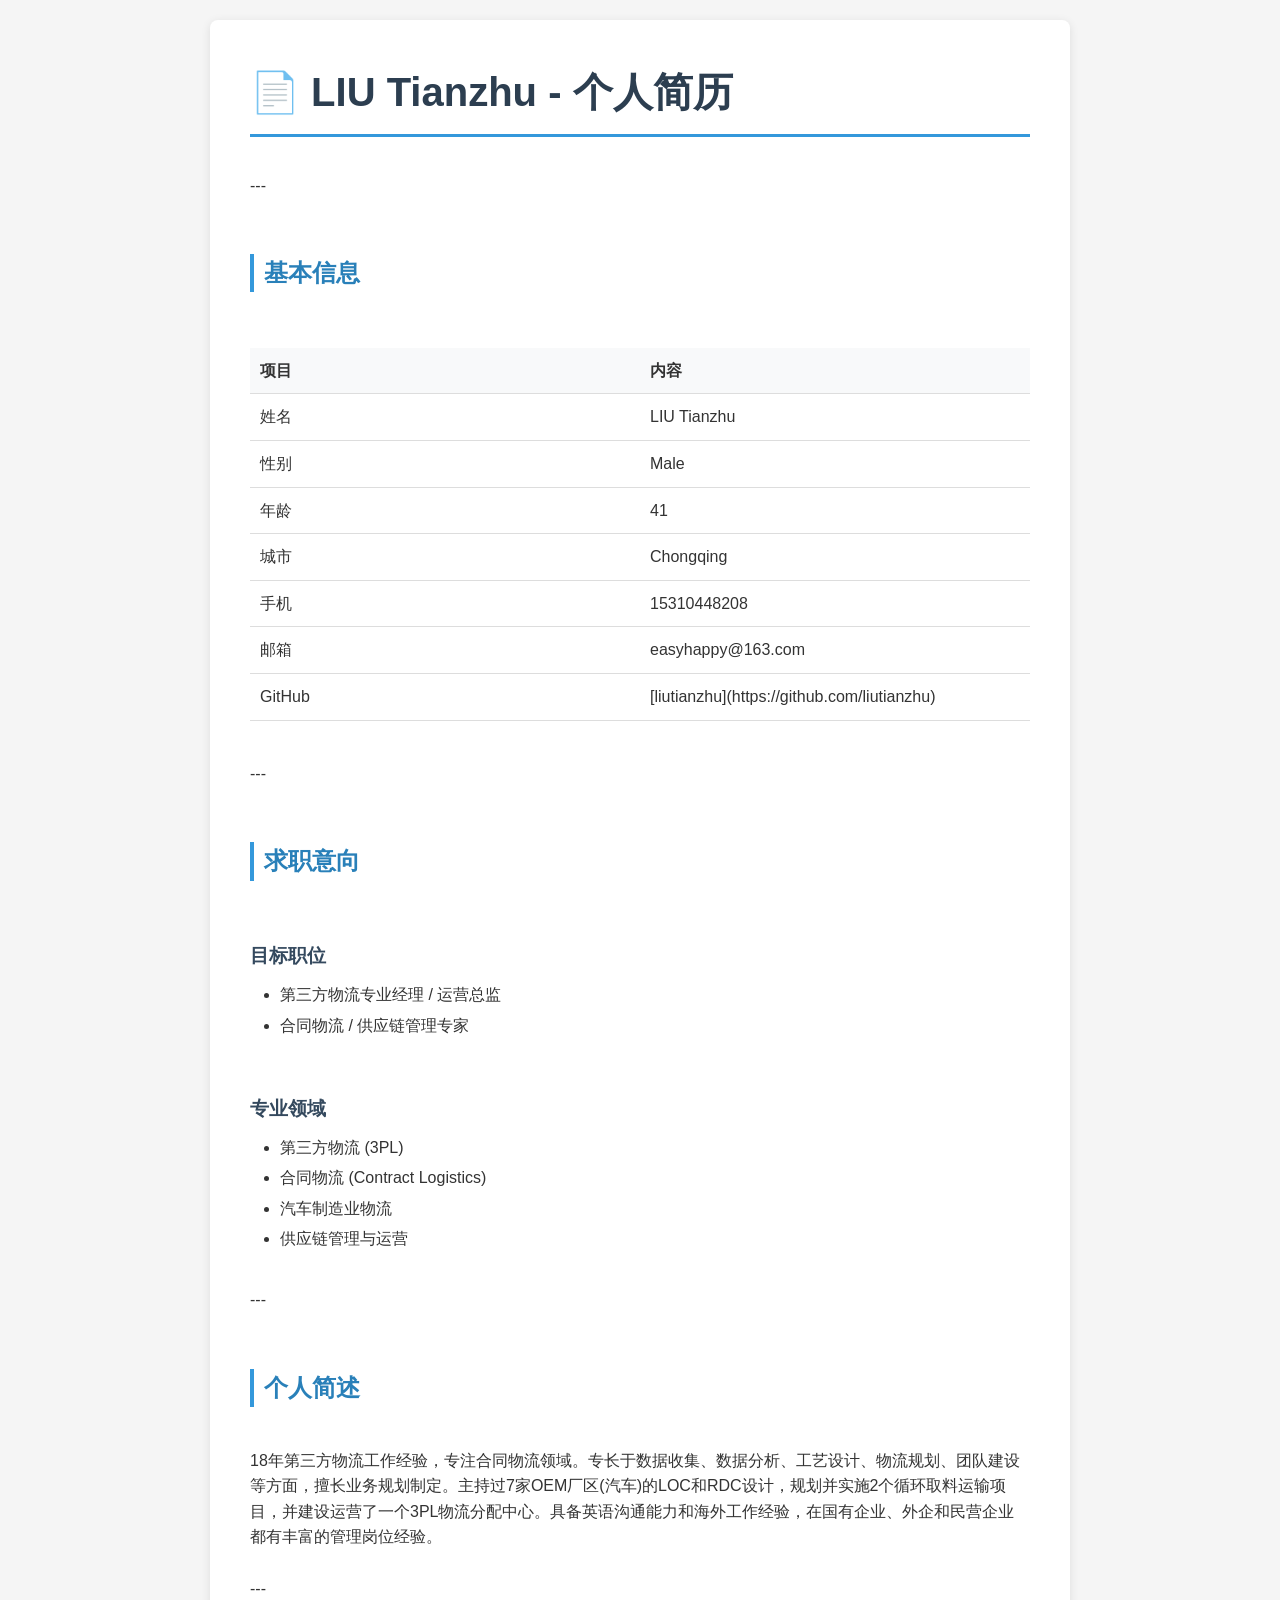
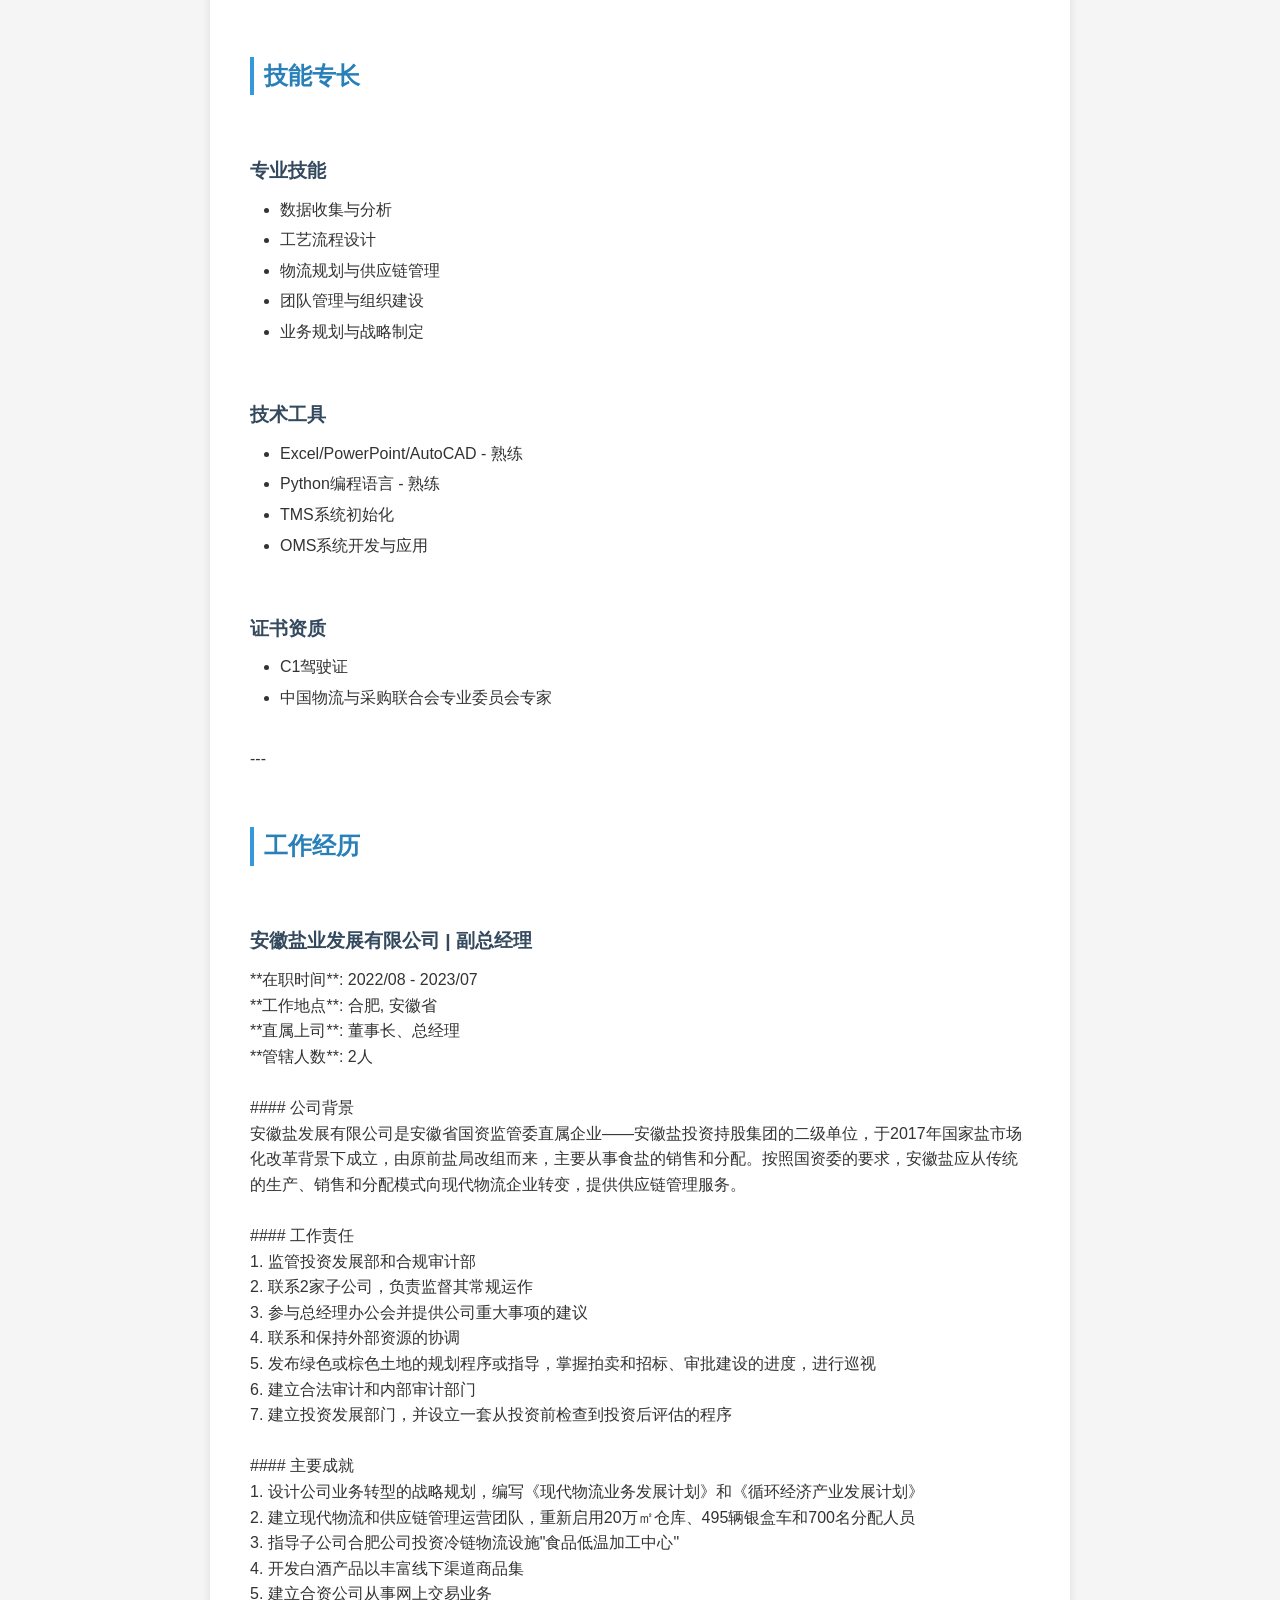
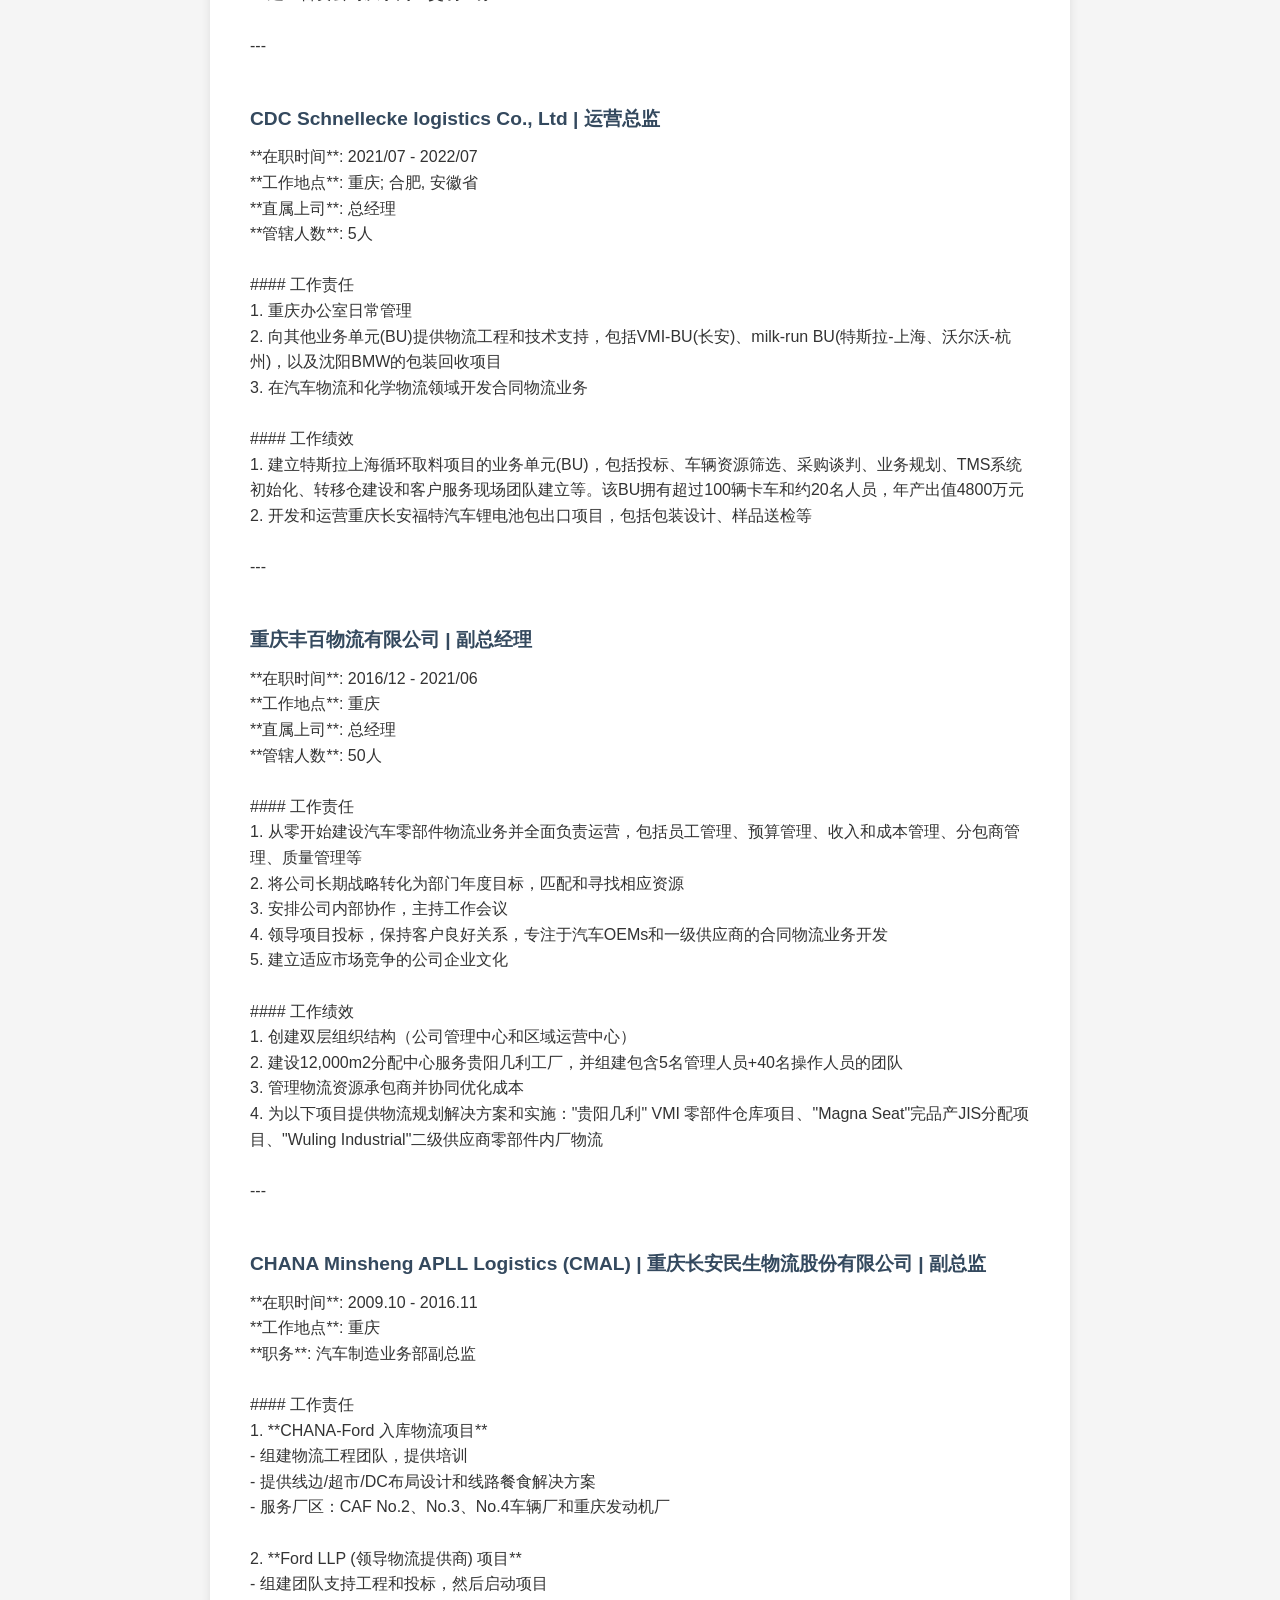
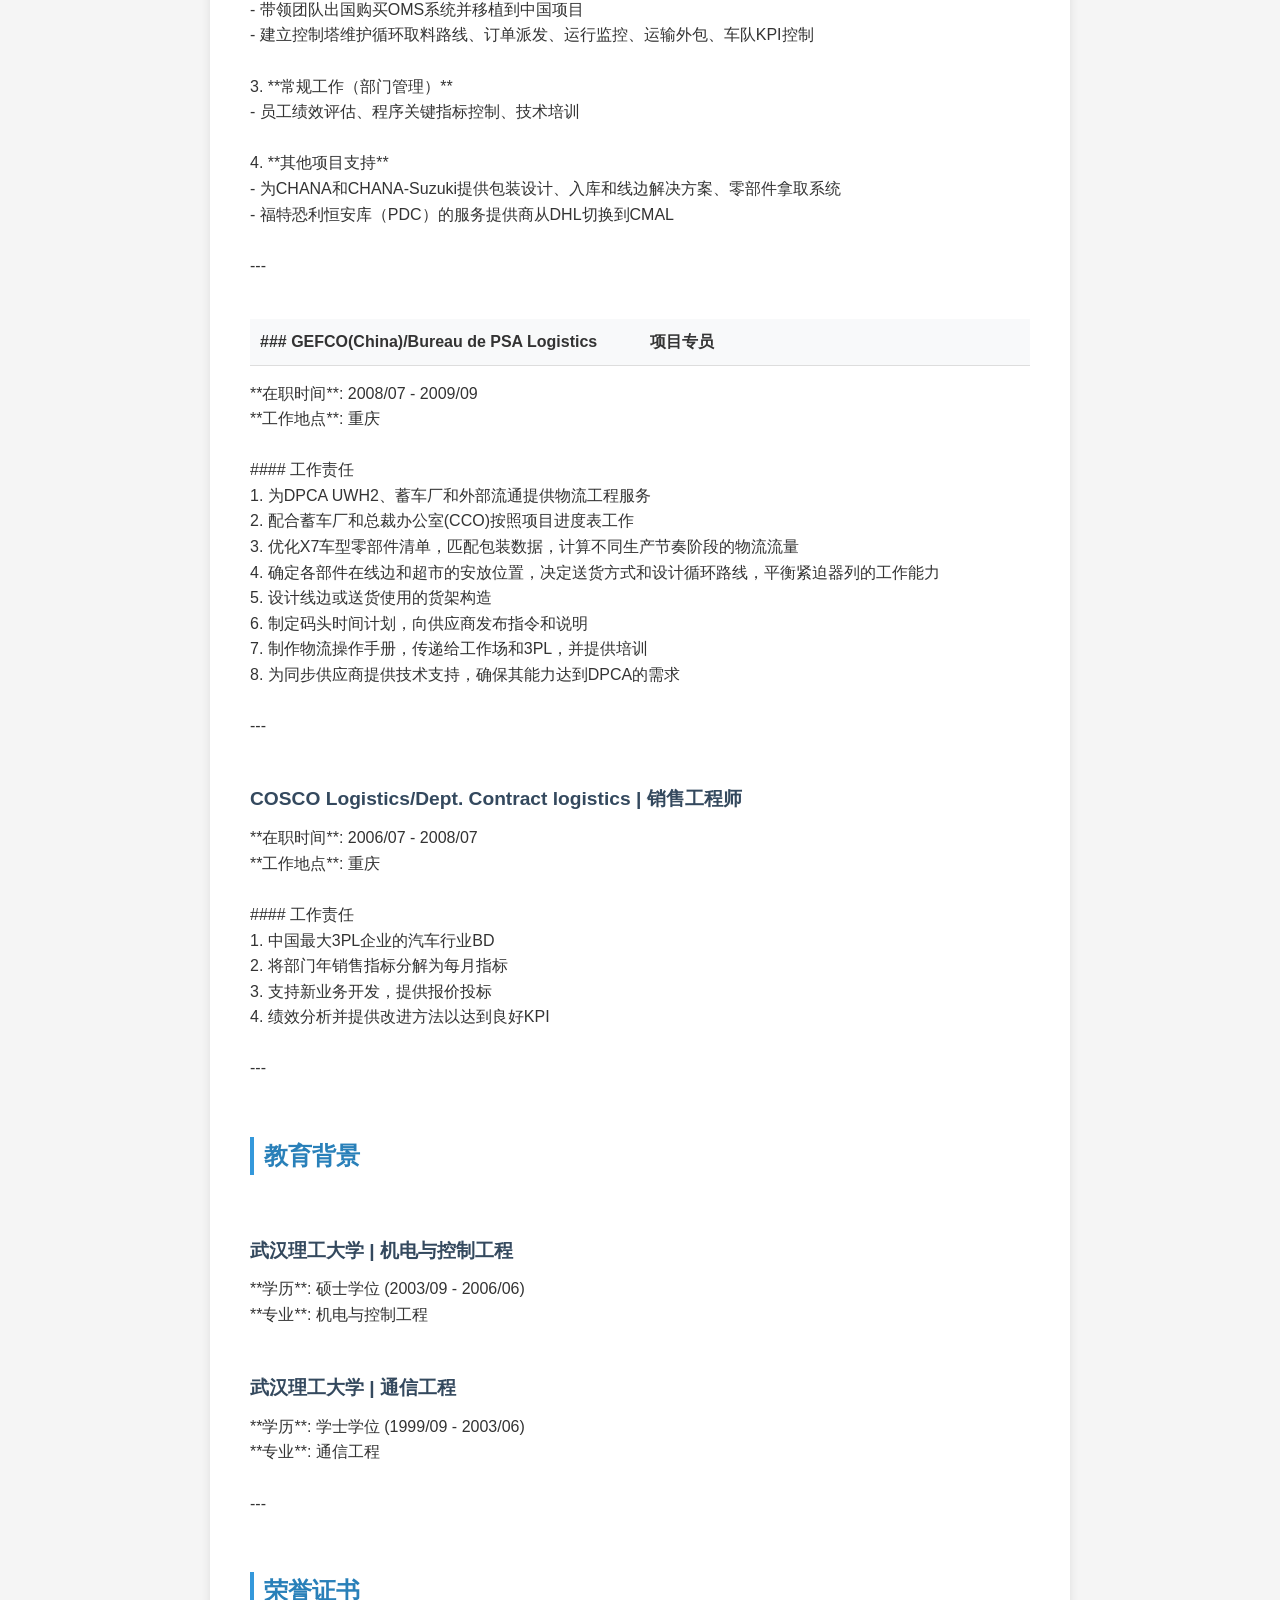
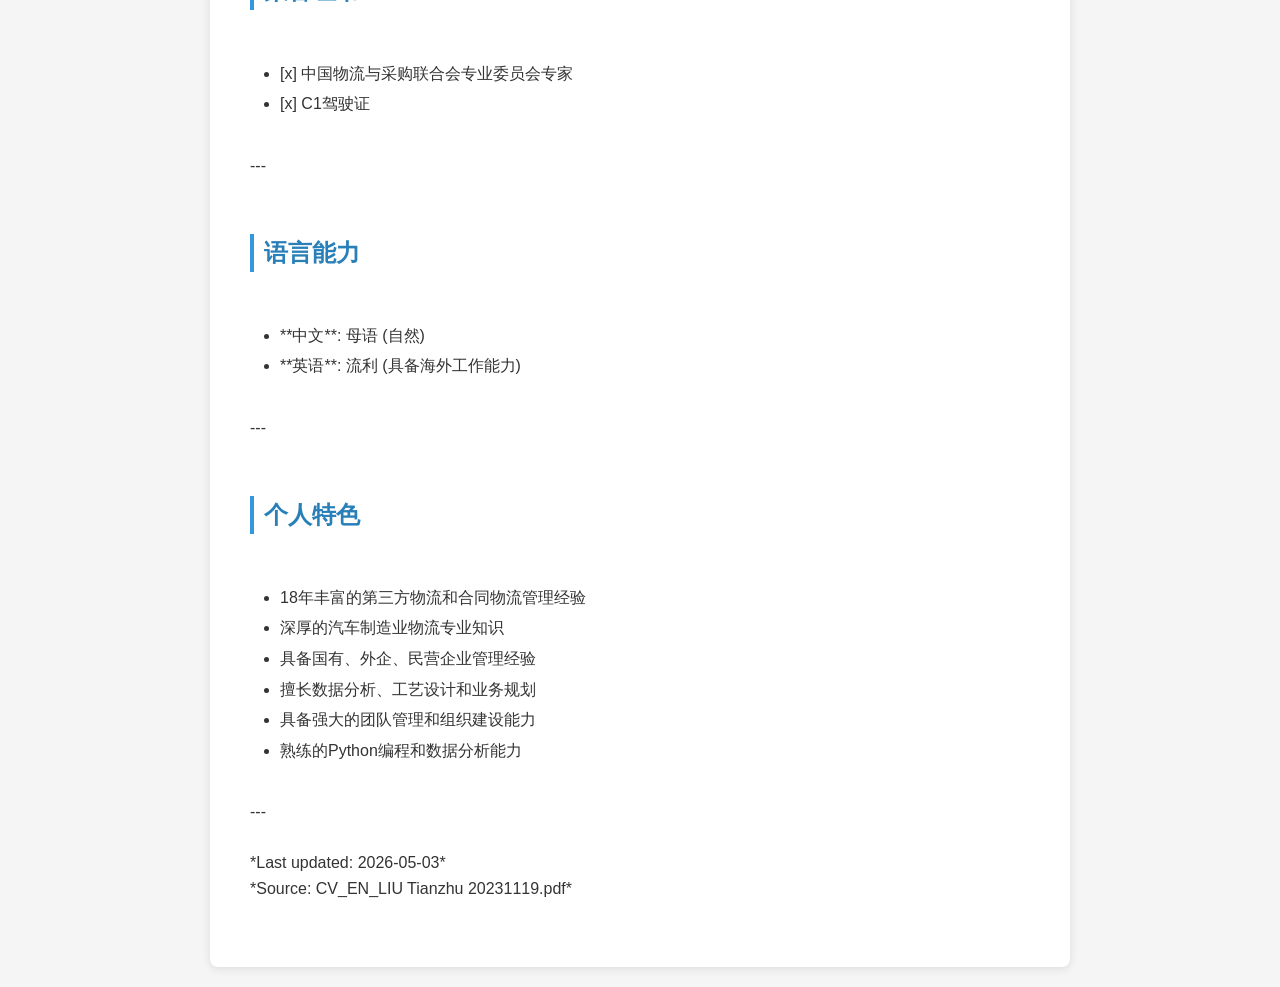
==== commit 151d9a95: "fix: 修正CMAL公司名称和职务称号" ====
--- a/index.html
+++ b/index.html
@@ -166,10 +166,10 @@
 <br>
 <p>---</p>
 <br>
-<h3>CHANA Minsheng APLL Logistics (CMAL) | 副主任</h3>
+<h3>CHANA Minsheng APLL Logistics (CMAL) | 重庆长安民生物流股份有限公司 | 副总监</h3>
 <p>**在职时间**: 2009.10 - 2016.11  </p>
 <p>**工作地点**: 重庆  </p>
-<p>**职务**: 汽车制造业务部副主任</p>
+<p>**职务**: 汽车制造业务部副总监</p>
 <br>
 <p>#### 工作责任</p>
 <p>1. **CHANA-Ford 入库物流项目**</p>
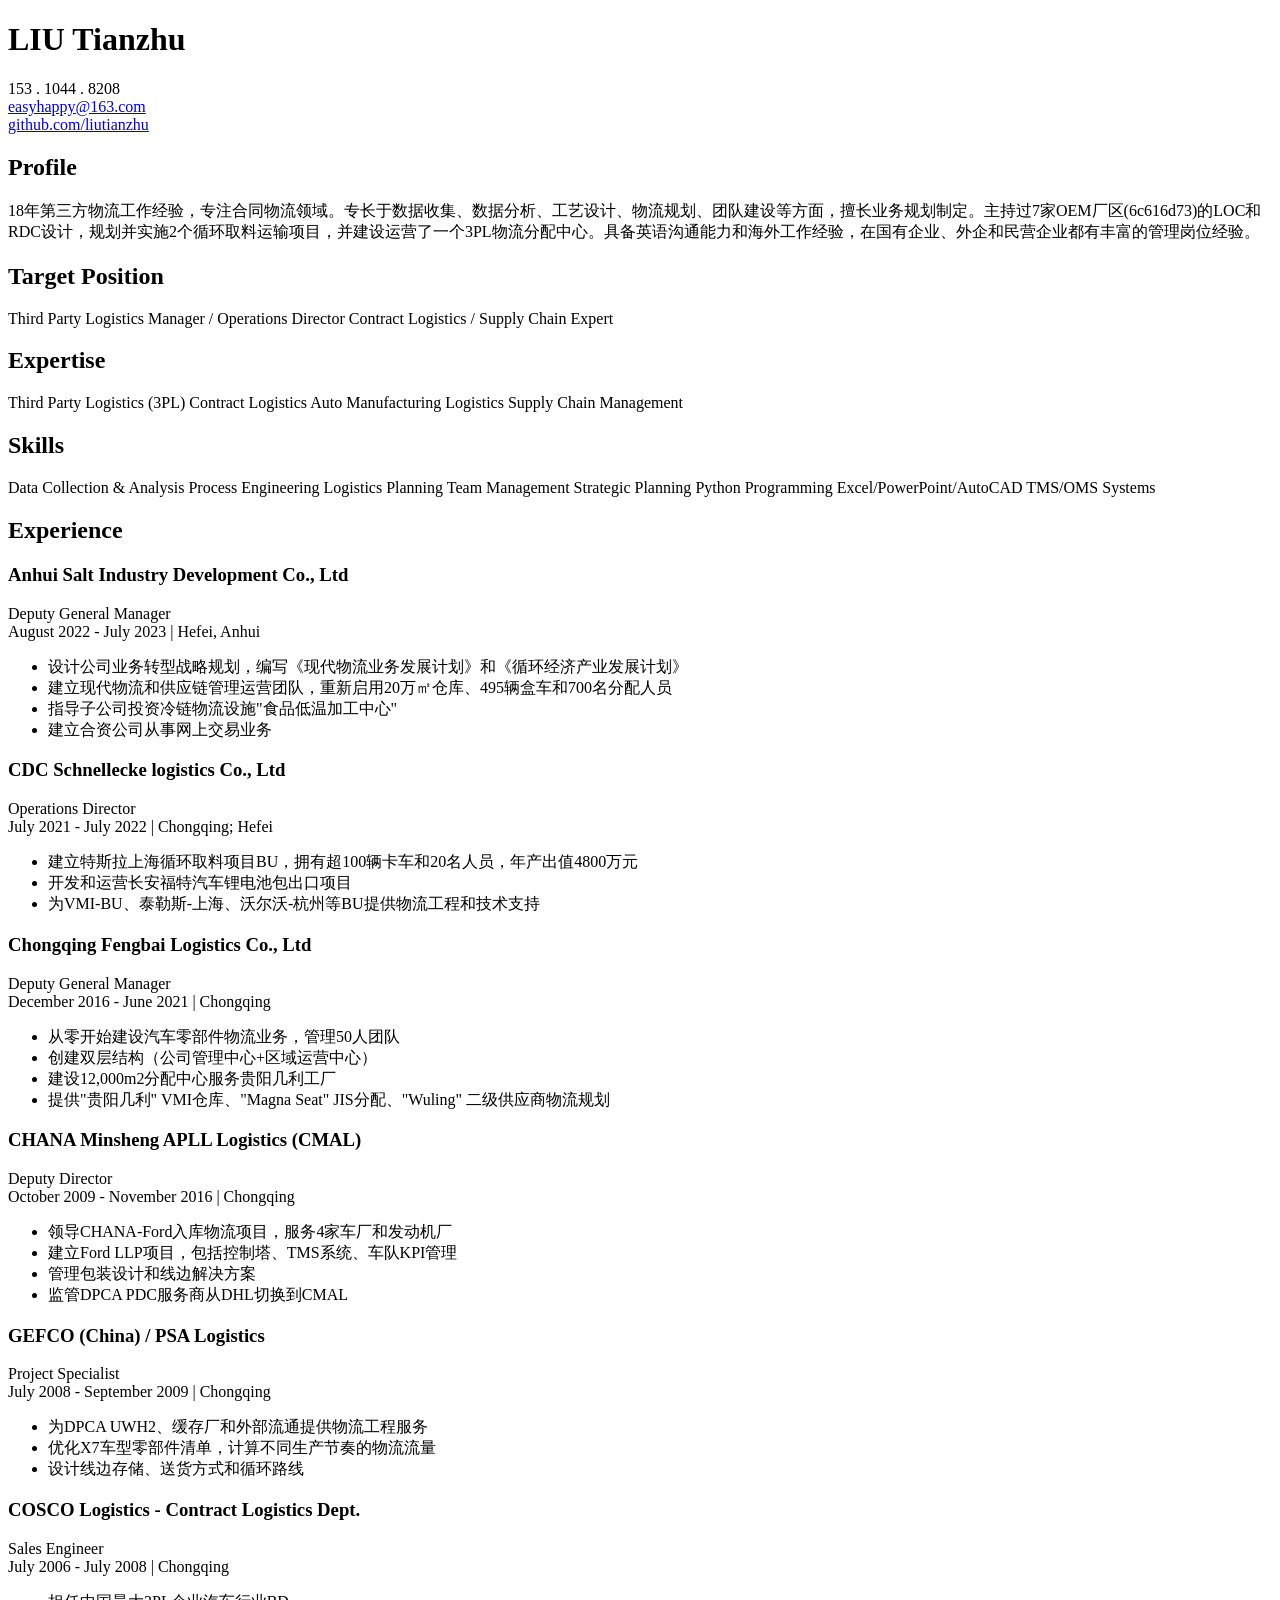
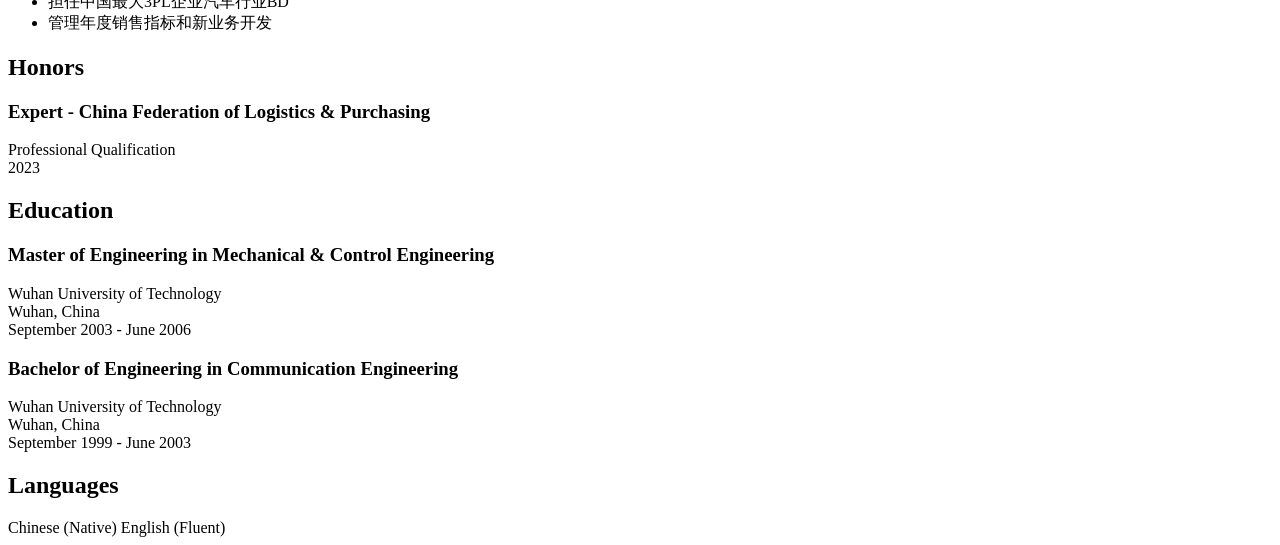
==== commit 3ab49bb0: "🎉 应用nuterian/resume模板样式到中文简历 - 采用双栏布局设计 - 深红色(#ba0018)主题色 - 使用Merriweather + Source Sans Pro字体 - 包含完" ====
--- a/index.html
+++ b/index.html
@@ -1,276 +1,224 @@
-<!DOCTYPE html>
+<!doctype html>
 <html lang="zh-CN">
+
 <head>
-<meta charset="UTF-8">
-<meta name="viewport" content="width=device-width, initial-scale=1.0">
-<title>LIU Tianzhu - 个人简历</title>
-<style>
-* { margin: 0; padding: 0; box-sizing: border-box; }
-body { font-family: -apple-system, BlinkMacSystemFont, "Segoe UI", Roboto, Arial, sans-serif; line-height: 1.6; color: #333; max-width: 900px; margin: 0 auto; padding: 20px; background: #f5f5f5; }
-.container { background: white; padding: 40px; border-radius: 8px; box-shadow: 0 2px 10px rgba(0,0,0,0.1); }
-h1 { color: #2c3e50; font-size: 2.5em; margin-bottom: 10px; border-bottom: 3px solid #3498db; padding-bottom: 10px; }
-h2 { color: #2980b9; font-size: 1.5em; margin: 30px 0 15px 0; border-left: 4px solid #3498db; padding-left: 10px; }
-h3 { color: #34495e; font-size: 1.2em; margin: 20px 0 10px 0; }
-table { width: 100%; border-collapse: collapse; margin: 15px 0; }
-th, td { padding: 10px; text-align: left; border-bottom: 1px solid #ddd; }
-th { background: #f8f9fa; font-weight: 600; width: 30%; }
-ul { margin: 10px 0 10px 30px; }
-li { margin: 5px 0; }
-.date { color: #666; font-size: 0.9em; }
-.company { color: #2980b9; font-weight: 600; }
-@media print { body { background: white; padding: 0; } .container { box-shadow: none; padding: 20px; } }
-</style>
+    <meta charset="UTF-8">
+    <title>LIU Tianzhu - 个人简历</title>
+    <link rel="stylesheet" href="style.css">
+    <link href="https://fonts.googleapis.com/css?family=Merriweather:300,400,700|Source+Sans+Pro:400,400i"
+        rel="stylesheet">
 </head>
+
 <body>
-<div class="container">
-<h1>📄 LIU Tianzhu - 个人简历</h1>
-<br>
-<p>---</p>
-<br>
-<h2>基本信息</h2>
-<br>
-<table>
-<tr><th>项目</th><th>内容</th></tr>
-<tr><td>姓名</td><td>LIU Tianzhu</td></tr>
-<tr><td>性别</td><td>Male</td></tr>
-<tr><td>年龄</td><td>41</td></tr>
-<tr><td>城市</td><td>Chongqing</td></tr>
-<tr><td>手机</td><td>15310448208</td></tr>
-<tr><td>邮箱</td><td>easyhappy@163.com</td></tr>
-<tr><td>GitHub</td><td>[liutianzhu](https://github.com/liutianzhu)</td></tr>
-</table>
-
-<br>
-<p>---</p>
-<br>
-<h2>求职意向</h2>
-<br>
-<h3>目标职位</h3>
-<ul>
-<li>第三方物流专业经理 / 运营总监</li>
-<li>合同物流 / 供应链管理专家</li>
-</ul>
-
-<br>
-<h3>专业领域</h3>
-<ul>
-<li>第三方物流 (3PL)</li>
-<li>合同物流 (Contract Logistics)</li>
-<li>汽车制造业物流</li>
-<li>供应链管理与运营</li>
-</ul>
-
-<br>
-<p>---</p>
-<br>
-<h2>个人简述</h2>
-<br>
-<p>18年第三方物流工作经验，专注合同物流领域。专长于数据收集、数据分析、工艺设计、物流规划、团队建设等方面，擅长业务规划制定。主持过7家OEM厂区(汽车)的LOC和RDC设计，规划并实施2个循环取料运输项目，并建设运营了一个3PL物流分配中心。具备英语沟通能力和海外工作经验，在国有企业、外企和民营企业都有丰富的管理岗位经验。</p>
-<br>
-<p>---</p>
-<br>
-<h2>技能专长</h2>
-<br>
-<h3>专业技能</h3>
-<ul>
-<li>数据收集与分析</li>
-<li>工艺流程设计</li>
-<li>物流规划与供应链管理</li>
-<li>团队管理与组织建设</li>
-<li>业务规划与战略制定</li>
-</ul>
-
-<br>
-<h3>技术工具</h3>
-<ul>
-<li>Excel/PowerPoint/AutoCAD - 熟练</li>
-<li>Python编程语言 - 熟练</li>
-<li>TMS系统初始化</li>
-<li>OMS系统开发与应用</li>
-</ul>
-
-<br>
-<h3>证书资质</h3>
-<ul>
-<li>C1驾驶证</li>
-<li>中国物流与采购联合会专业委员会专家</li>
-</ul>
-
-<br>
-<p>---</p>
-<br>
-<h2>工作经历</h2>
-<br>
-<h3>安徽盐业发展有限公司 | 副总经理</h3>
-<p>**在职时间**: 2022/08 - 2023/07  </p>
-<p>**工作地点**: 合肥, 安徽省  </p>
-<p>**直属上司**: 董事长、总经理  </p>
-<p>**管辖人数**: 2人</p>
-<br>
-<p>#### 公司背景</p>
-<p>安徽盐发展有限公司是安徽省国资监管委直属企业——安徽盐投资持股集团的二级单位，于2017年国家盐市场化改革背景下成立，由原前盐局改组而来，主要从事食盐的销售和分配。按照国资委的要求，安徽盐应从传统的生产、销售和分配模式向现代物流企业转变，提供供应链管理服务。</p>
-<br>
-<p>#### 工作责任</p>
-<p>1. 监管投资发展部和合规审计部</p>
-<p>2. 联系2家子公司，负责监督其常规运作</p>
-<p>3. 参与总经理办公会并提供公司重大事项的建议</p>
-<p>4. 联系和保持外部资源的协调</p>
-<p>5. 发布绿色或棕色土地的规划程序或指导，掌握拍卖和招标、审批建设的进度，进行巡视</p>
-<p>6. 建立合法审计和内部审计部门</p>
-<p>7. 建立投资发展部门，并设立一套从投资前检查到投资后评估的程序</p>
-<br>
-<p>#### 主要成就</p>
-<p>1. 设计公司业务转型的战略规划，编写《现代物流业务发展计划》和《循环经济产业发展计划》</p>
-<p>2. 建立现代物流和供应链管理运营团队，重新启用20万㎡仓库、495辆银盒车和700名分配人员</p>
-<p>3. 指导子公司合肥公司投资冷链物流设施"食品低温加工中心"</p>
-<p>4. 开发白酒产品以丰富线下渠道商品集</p>
-<p>5. 建立合资公司从事网上交易业务</p>
-<br>
-<p>---</p>
-<br>
-<h3>CDC Schnellecke logistics Co., Ltd | 运营总监</h3>
-<p>**在职时间**: 2021/07 - 2022/07  </p>
-<p>**工作地点**: 重庆; 合肥, 安徽省  </p>
-<p>**直属上司**: 总经理  </p>
-<p>**管辖人数**: 5人</p>
-<br>
-<p>#### 工作责任</p>
-<p>1. 重庆办公室日常管理</p>
-<p>2. 向其他业务单元(BU)提供物流工程和技术支持，包括VMI-BU(长安)、milk-run BU(特斯拉-上海、沃尔沃-杭州)，以及沈阳BMW的包装回收项目</p>
-<p>3. 在汽车物流和化学物流领域开发合同物流业务</p>
-<br>
-<p>#### 工作绩效</p>
-<p>1. 建立特斯拉上海循环取料项目的业务单元(BU)，包括投标、车辆资源筛选、采购谈判、业务规划、TMS系统初始化、转移仓建设和客户服务现场团队建立等。该BU拥有超过100辆卡车和约20名人员，年产出值4800万元</p>
-<p>2. 开发和运营重庆长安福特汽车锂电池包出口项目，包括包装设计、样品送检等</p>
-<br>
-<p>---</p>
-<br>
-<h3>重庆丰百物流有限公司 | 副总经理</h3>
-<p>**在职时间**: 2016/12 - 2021/06  </p>
-<p>**工作地点**: 重庆  </p>
-<p>**直属上司**: 总经理  </p>
-<p>**管辖人数**: 50人</p>
-<br>
-<p>#### 工作责任</p>
-<p>1. 从零开始建设汽车零部件物流业务并全面负责运营，包括员工管理、预算管理、收入和成本管理、分包商管理、质量管理等</p>
-<p>2. 将公司长期战略转化为部门年度目标，匹配和寻找相应资源</p>
-<p>3. 安排公司内部协作，主持工作会议</p>
-<p>4. 领导项目投标，保持客户良好关系，专注于汽车OEMs和一级供应商的合同物流业务开发</p>
-<p>5. 建立适应市场竞争的公司企业文化</p>
-<br>
-<p>#### 工作绩效</p>
-<p>1. 创建双层组织结构（公司管理中心和区域运营中心）</p>
-<p>2. 建设12,000m2分配中心服务贵阳几利工厂，并组建包含5名管理人员+40名操作人员的团队</p>
-<p>3. 管理物流资源承包商并协同优化成本</p>
-<p>4. 为以下项目提供物流规划解决方案和实施："贵阳几利" VMI 零部件仓库项目、"Magna Seat"完品产JIS分配项目、"Wuling Industrial"二级供应商零部件内厂物流</p>
-<br>
-<p>---</p>
-<br>
-<h3>CHANA Minsheng APLL Logistics (CMAL) | 重庆长安民生物流股份有限公司 | 副总监</h3>
-<p>**在职时间**: 2009.10 - 2016.11  </p>
-<p>**工作地点**: 重庆  </p>
-<p>**职务**: 汽车制造业务部副总监</p>
-<br>
-<p>#### 工作责任</p>
-<p>1. **CHANA-Ford 入库物流项目**</p>
-<p>   - 组建物流工程团队，提供培训</p>
-<p>   - 提供线边/超市/DC布局设计和线路餐食解决方案</p>
-<p>   - 服务厂区：CAF No.2、No.3、No.4车辆厂和重庆发动机厂</p>
-<br>
-<p>2. **Ford LLP (领导物流提供商) 项目**</p>
-<p>   - 组建团队支持工程和投标，然后启动项目</p>
-<p>   - 带领团队出国购买OMS系统并移植到中国项目</p>
-<p>   - 建立控制塔维护循环取料路线、订单派发、运行监控、运输外包、车队KPI控制</p>
-<br>
-<p>3. **常规工作（部门管理）**</p>
-<p>   - 员工绩效评估、程序关键指标控制、技术培训</p>
-<br>
-<p>4. **其他项目支持**</p>
-<p>   - 为CHANA和CHANA-Suzuki提供包装设计、入库和线边解决方案、零部件拿取系统</p>
-<p>   - 福特恐利恒安库（PDC）的服务提供商从DHL切换到CMAL</p>
-<br>
-<p>---</p>
-<br>
-<table>
-<tr><th>### GEFCO(China)/Bureau de PSA Logistics</th><th>项目专员</th></tr>
-</table>
-
-<p>**在职时间**: 2008/07 - 2009/09  </p>
-<p>**工作地点**: 重庆  </p>
-<br>
-<p>#### 工作责任</p>
-<p>1. 为DPCA UWH2、蓄车厂和外部流通提供物流工程服务</p>
-<p>2. 配合蓄车厂和总裁办公室(CCO)按照项目进度表工作</p>
-<p>3. 优化X7车型零部件清单，匹配包装数据，计算不同生产节奏阶段的物流流量</p>
-<p>4. 确定各部件在线边和超市的安放位置，决定送货方式和设计循环路线，平衡紧迫器列的工作能力</p>
-<p>5. 设计线边或送货使用的货架构造</p>
-<p>6. 制定码头时间计划，向供应商发布指令和说明</p>
-<p>7. 制作物流操作手册，传递给工作场和3PL，并提供培训</p>
-<p>8. 为同步供应商提供技术支持，确保其能力达到DPCA的需求</p>
-<br>
-<p>---</p>
-<br>
-<h3>COSCO Logistics/Dept. Contract logistics | 销售工程师</h3>
-<p>**在职时间**: 2006/07 - 2008/07  </p>
-<p>**工作地点**: 重庆  </p>
-<br>
-<p>#### 工作责任</p>
-<p>1. 中国最大3PL企业的汽车行业BD</p>
-<p>2. 将部门年销售指标分解为每月指标</p>
-<p>3. 支持新业务开发，提供报价投标</p>
-<p>4. 绩效分析并提供改进方法以达到良好KPI</p>
-<br>
-<p>---</p>
-<br>
-<h2>教育背景</h2>
-<br>
-<h3>武汉理工大学 | 机电与控制工程</h3>
-<p>**学历**: 硕士学位 (2003/09 - 2006/06)  </p>
-<p>**专业**: 机电与控制工程</p>
-<br>
-<h3>武汉理工大学 | 通信工程</h3>
-<p>**学历**: 学士学位 (1999/09 - 2003/06)  </p>
-<p>**专业**: 通信工程</p>
-<br>
-<p>---</p>
-<br>
-<h2>荣誉证书</h2>
-<br>
-<ul>
-<li>[x] 中国物流与采购联合会专业委员会专家</li>
-<li>[x] C1驾驶证</li>
-</ul>
-
-<br>
-<p>---</p>
-<br>
-<h2>语言能力</h2>
-<br>
-<ul>
-<li>**中文**: 母语 (自然)</li>
-<li>**英语**: 流利 (具备海外工作能力)</li>
-</ul>
-
-<br>
-<p>---</p>
-<br>
-<h2>个人特色</h2>
-<br>
-<ul>
-<li>18年丰富的第三方物流和合同物流管理经验</li>
-<li>深厚的汽车制造业物流专业知识</li>
-<li>具备国有、外企、民营企业管理经验</li>
-<li>擅长数据分析、工艺设计和业务规划</li>
-<li>具备强大的团队管理和组织建设能力</li>
-<li>熟练的Python编程和数据分析能力</li>
-</ul>
-
-<br>
-<p>---</p>
-<br>
-<p>*Last updated: 2026-05-03*</p>
-<p>*Source: CV_EN_LIU Tianzhu 20231119.pdf*</p>
-<br>
-</div>
+    <div class="page">
+        <!-- 姓名和联系方式 -->
+        <div class="section row">
+            <h1 class="col"><span style="font-weight:700">LIU</span> Tianzhu</h1>
+            <div class="contact-info col-right">
+                <div>153 . 1044 . 8208</div>
+                <div><a href="mailto:easyhappy@163.com">easyhappy@163.com</a></div>
+                <div><a href="https://github.com/liutianzhu">github.com/liutianzhu</a></div>
+            </div>
+        </div>
+
+        <!-- 个人简述 -->
+        <div class="section row">
+            <h2 class="col">Profile</h2>
+            <div class="section-text col-right">
+                18年第三方物流工作经验，专注合同物流领域。专长于数据收集、数据分析、工艺设计、物流规划、团队建设等方面，擅长业务规划制定。主持过7家OEM厂区(6c616d73)的LOC和RDC设计，规划并实施2个循环取料运输项目，并建设运营了一个3PL物流分配中心。具备英语沟通能力和海外工作经验，在国有企业、外企和民营企业都有丰富的管理岗位经验。
+            </div>
+        </div>
+
+        <!-- 求职意向 -->
+        <div class="section row">
+            <h2 class="col">Target Position</h2>
+            <div class="section-text col-right">
+                <span class="key">Third Party Logistics Manager / Operations Director</span>
+                <span class="key">Contract Logistics / Supply Chain Expert</span>
+            </div>
+        </div>
+
+        <!-- 专业领域 -->
+        <div class="section row">
+            <h2 class="col">Expertise</h2>
+            <div class="section-text col-right">
+                <span class="key">Third Party Logistics (3PL)</span>
+                <span class="key">Contract Logistics</span>
+                <span class="key">Auto Manufacturing Logistics</span>
+                <span class="key">Supply Chain Management</span>
+            </div>
+        </div>
+
+        <!-- 技能专长 -->
+        <div class="section row">
+            <h2 class="col">Skills</h2>
+            <div class="section-text col-right">
+                <span class="key">Data Collection & Analysis</span>
+                <span class="key">Process Engineering</span>
+                <span class="key">Logistics Planning</span>
+                <span class="key">Team Management</span>
+                <span class="key">Strategic Planning</span>
+                <span class="key">Python Programming</span>
+                <span class="key">Excel/PowerPoint/AutoCAD</span>
+                <span class="key">TMS/OMS Systems</span>
+            </div>
+        </div>
+
+        <!-- 工作经历 -->
+        <div class="section row">
+            <h2 class="col">Experience</h2>
+            
+            <div class="section-text col-right">
+                <div class="row">
+                    <div class="col">
+                        <h3>Anhui Salt Industry Development Co., Ltd</h3>
+                    </div>
+                </div>
+                <div class="row subsection">
+                    <div class="emph col">Deputy General Manager</div>
+                    <div class="col-right light">August 2022 - July 2023 | Hefei, Anhui</div>
+                </div>
+                <ul class="desc">
+                    <li>设计公司业务转型战略规划，编写《现代物流业务发展计划》和《循环经济产业发展计划》</li>
+                    <li>建立现代物流和供应链管理运营团队，重新启用20万㎡仓库、495辆盒车和700名分配人员</li>
+                    <li>指导子公司投资冷链物流设施"食品低温加工中心"</li>
+                    <li>建立合资公司从事网上交易业务</li>
+                </ul>
+            </div>
+
+            <div class="section-text col-right">
+                <div class="row">
+                    <div class="col">
+                        <h3>CDC Schnellecke logistics Co., Ltd</h3>
+                    </div>
+                </div>
+                <div class="row subsection">
+                    <div class="emph col">Operations Director</div>
+                    <div class="col-right light">July 2021 - July 2022 | Chongqing; Hefei</div>
+                </div>
+                <ul class="desc">
+                    <li>建立特斯拉上海循环取料项目BU，拥有超100辆卡车和20名人员，年产出值4800万元</li>
+                    <li>开发和运营长安福特汽车锂电池包出口项目</li>
+                    <li>为VMI-BU、泰勒斯-上海、沃尔沃-杭州等BU提供物流工程和技术支持</li>
+                </ul>
+            </div>
+
+            <div class="section-text col-right">
+                <div class="row">
+                    <div class="col">
+                        <h3>Chongqing Fengbai Logistics Co., Ltd</h3>
+                    </div>
+                </div>
+                <div class="row subsection">
+                    <div class="emph col">Deputy General Manager</div>
+                    <div class="col-right light">December 2016 - June 2021 | Chongqing</div>
+                </div>
+                <ul class="desc">
+                    <li>从零开始建设汽车零部件物流业务，管理50人团队</li>
+                    <li>创建双层结构（公司管理中心+区域运营中心）</li>
+                    <li>建设12,000m2分配中心服务贵阳几利工厂</li>
+                    <li>提供"贵阳几利" VMI仓库、"Magna Seat" JIS分配、"Wuling" 二级供应商物流规划</li>
+                </ul>
+            </div>
+
+            <div class="section-text col-right">
+                <div class="row">
+                    <div class="col">
+                        <h3>CHANA Minsheng APLL Logistics (CMAL)</h3>
+                    </div>
+                </div>
+                <div class="row subsection">
+                    <div class="emph col">Deputy Director</div>
+                    <div class="col-right light">October 2009 - November 2016 | Chongqing</div>
+                </div>
+                <ul class="desc">
+                    <li>领导CHANA-Ford入库物流项目，服务4家车厂和发动机厂</li>
+                    <li>建立Ford LLP项目，包括控制塔、TMS系统、车队KPI管理</li>
+                    <li>管理包装设计和线边解决方案</li>
+                    <li>监管DPCA PDC服务商从DHL切换到CMAL</li>
+                </ul>
+            </div>
+
+            <div class="section-text col-right">
+                <div class="row">
+                    <div class="col">
+                        <h3>GEFCO (China) / PSA Logistics</h3>
+                    </div>
+                </div>
+                <div class="row subsection">
+                    <div class="emph col">Project Specialist</div>
+                    <div class="col-right light">July 2008 - September 2009 | Chongqing</div>
+                </div>
+                <ul class="desc">
+                    <li>为DPCA UWH2、缓存厂和外部流通提供物流工程服务</li>
+                    <li>优化X7车型零部件清单，计算不同生产节奏的物流流量</li>
+                    <li>设计线边存储、送货方式和循环路线</li>
+                </ul>
+            </div>
+
+            <div class="section-text col-right">
+                <div class="row">
+                    <div class="col">
+                        <h3>COSCO Logistics - Contract Logistics Dept.</h3>
+                    </div>
+                </div>
+                <div class="row subsection">
+                    <div class="emph col">Sales Engineer</div>
+                    <div class="col-right light">July 2006 - July 2008 | Chongqing</div>
+                </div>
+                <ul class="desc">
+                    <li>担任中国最大3PL企业汽车行业BD</li>
+                    <li>管理年度销售指标和新业务开发</li>
+                </ul>
+            </div>
+        </div>
+
+        <!-- 荣誉证书 -->
+        <div class="section row">
+            <h2 class="col">Honors</h2>
+            <div class="section-text col-right">
+                <div class="row">
+                    <div class="col">
+                        <h3>Expert - China Federation of Logistics & Purchasing</h3>
+                    </div>
+                </div>
+                <div class="row subsection">
+                    <div class="emph col">Professional Qualification</div>
+                    <div class="col-right light">2023</div>
+                </div>
+            </div>
+        </div>
+
+        <!-- 教育背景 -->
+        <div class="section row">
+            <h2 class="col">Education</h2>
+            <div class="section-text col-right">
+                <h3><span class="emph">Master of Engineering</span> in Mechanical & Control Engineering</h3>
+                <div>Wuhan University of Technology</div>
+                <div class="row">
+                    <div class="col light">Wuhan, China</div>
+                    <div class="col-right light">September 2003 - June 2006</div>
+                </div>
+            </div>
+            <div class="section-text col-right">
+                <h3><span class="emph">Bachelor of Engineering</span> in Communication Engineering</h3>
+                <div>Wuhan University of Technology</div>
+                <div class="row">
+                    <div class="col light">Wuhan, China</div>
+                    <div class="col-right light">September 1999 - June 2003</div>
+                </div>
+            </div>
+        </div>
+
+        <!-- 语言能力 -->
+        <div class="section row">
+            <h2 class="col">Languages</h2>
+            <div class="section-text col-right">
+                <span class="key">Chinese (Native)</span>
+                <span class="key">English (Fluent)</span>
+            </div>
+        </div>
+
+    </div>
 </body>
 </html>
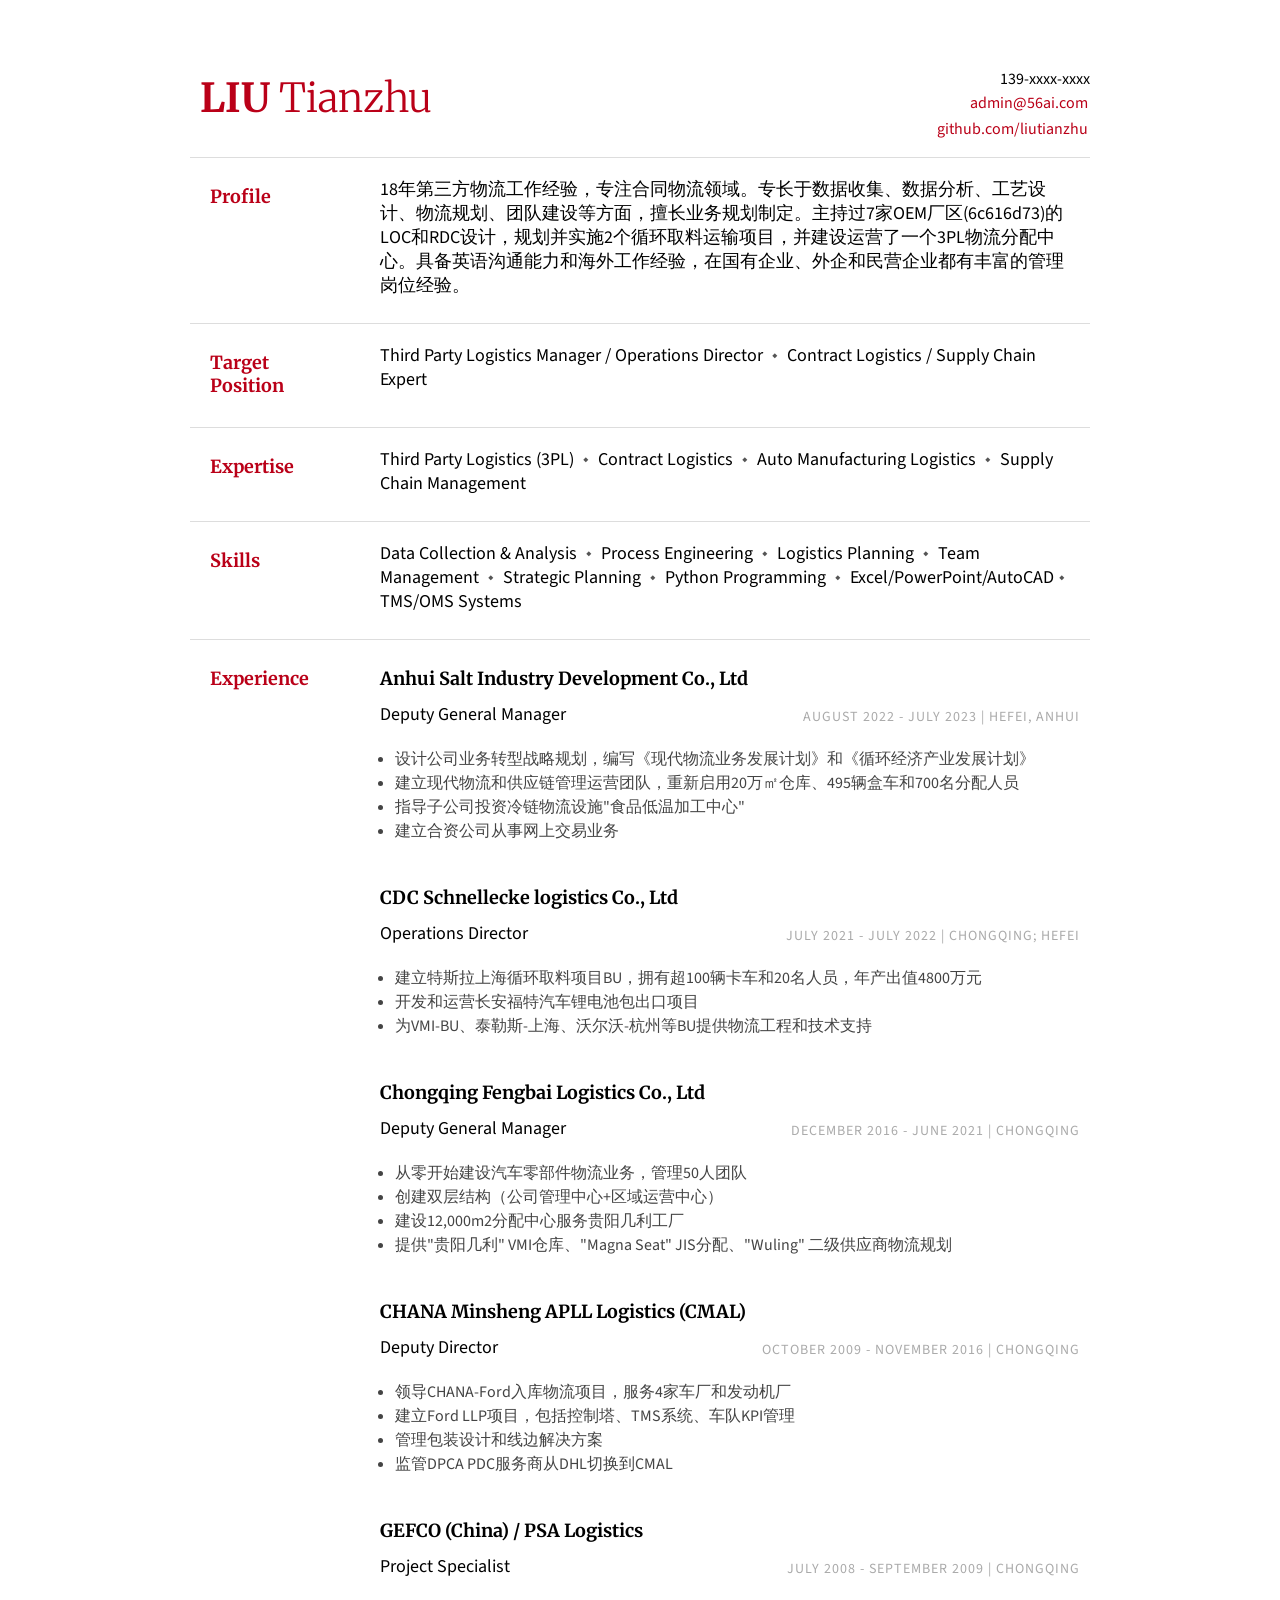
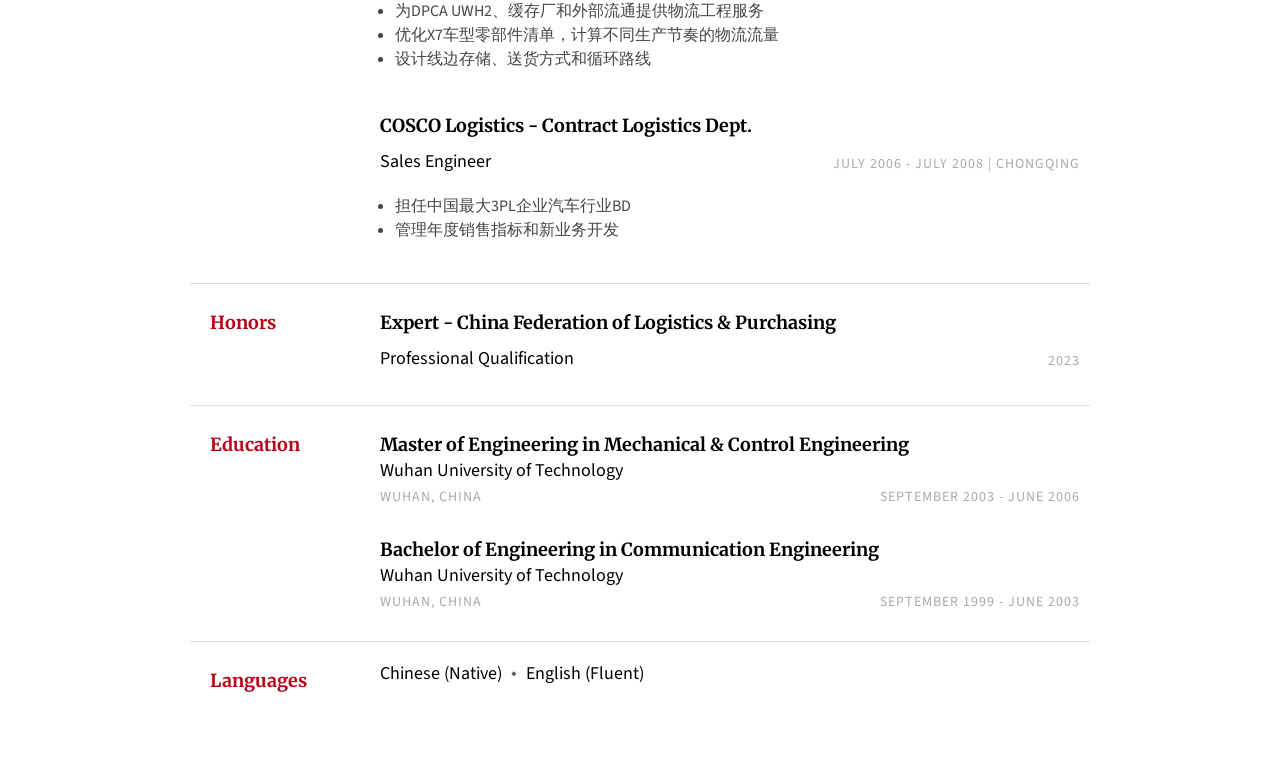
==== commit 817d1cba: "Update index.html" ====
--- a/index.html
+++ b/index.html
@@ -3,7 +3,7 @@
 
 <head>
     <meta charset="UTF-8">
-    <title>LIU Tianzhu - 个人简历</title>
+    <title>liutianzhu - 个人简历</title>
     <link rel="stylesheet" href="style.css">
     <link href="https://fonts.googleapis.com/css?family=Merriweather:300,400,700|Source+Sans+Pro:400,400i"
         rel="stylesheet">
@@ -15,8 +15,8 @@
         <div class="section row">
             <h1 class="col"><span style="font-weight:700">LIU</span> Tianzhu</h1>
             <div class="contact-info col-right">
-                <div>153 . 1044 . 8208</div>
-                <div><a href="mailto:easyhappy@163.com">easyhappy@163.com</a></div>
+                <div>139-xxxx-xxxx</div>
+                <div><a href="mailto:admin@56ai.com">admin@56ai.com</a></div>
                 <div><a href="https://github.com/liutianzhu">github.com/liutianzhu</a></div>
             </div>
         </div>
@@ -221,4 +221,4 @@
 
     </div>
 </body>
-</html>+</html>
--- a/style.css
+++ b/style.css
@@ -0,0 +1,175 @@
+body { margin: 0;
+      padding: 0;
+      background-color: #fff;
+      font-size: 12px;
+      font-family: 'Source Sans Pro', sans-serif;
+      -webkit-font-smoothing: subpixel-antialiased;
+}
+* { box-sizing: border-box;
+    -moz-box-sizing: border-box;
+}
+
+/*
+ Primary Rules
+*/
+h1 { font-weight: 300;
+     margin: 5px 0 0;
+     font-size: 40px;
+     color:#ba0018;
+     padding: 0 10px 10px;
+     border-radius:2px;
+    font-family: 'Merriweather', serif;
+}
+h2 { color: #ba0018;
+     width: 150px;
+     font-size: 18px;
+     padding-left: 20px;
+     padding-top: 12px;
+     font-weight:700;
+     font-family: 'Merriweather', serif;
+}
+h3 { font-size: 18px;
+     font-weight: bold;
+     margin-bottom: 0;
+     line-height: 28px;
+     font-family: 'Merriweather', serif;
+}
+h2, h3 { margin-top: 5px }
+a { color: #ba0018;
+    display: inline-block;
+    text-decoration: none;
+    padding:2px 4px;
+    border-radius:2px;
+    margin-right:-2px;
+}
+a:hover {
+  background-color:#ba0018;
+  color:#fff;
+}
+.key:first-child { margin-left: 0 }
+.key { margin: 0 10px;
+       position: relative;
+}
+.key::before { content: '◆';
+               position: absolute;
+               left: -15px;
+               color: #555;
+               font-size: 7pt;
+}
+.key:first-child::before { content: '' }
+.section { border-bottom: 1px solid #ddd;
+           padding: 10px 0 15px;
+}
+.section:last-child { border: none }
+.section-text { width: 80%;
+                font-size: 18px;
+                line-height: 24px;
+                margin: 10px 0 10px;
+                padding: 0 10px;
+}
+.subsection { margin: 10px 0 5px }
+.desc { font-size: 16px; font-family: 'Source Sans Pro', sans-serif; color:#444;}
+.contact-info { font-size: 16px;
+                text-align: right;
+}
+.light { color: #aaa;letter-spacing:1px;
+         font-size: 14px;
+         line-height:28px;
+         font-family: 'Source Sans Pro', sans-serif;
+         text-transform:uppercase;
+}
+ul{
+  padding-left:15px;
+}
+
+ul.skills{
+  float:left;
+  width:30%;
+  padding-left:0px;
+  margin: 0 20px 0 0;
+}
+
+ul.skills li{
+  list-style: none;
+  font-size:16px;
+  margin-bottom:10px;
+}
+
+ul.skills li:last-child{
+  margin:0;
+}
+
+/*
+ Float Rules
+*/
+.row:before, .row:after { content: "";
+                          display: table;
+}
+.row:after { clear: both }
+.col { float: left }
+.col-right { float: right }
+
+/*
+ Page Rules
+*/
+.page { width: 1000px;
+        min-height: 29.7cm;
+        margin: 1cm auto;
+
+        background: white;
+        padding: 20px 50px;
+}
+.subpage { padding: 1cm;
+           border: 1px red solid;
+           height: 297mm;
+}
+
+@page { size: A4;
+        margin: 0;
+}
+
+@media print {
+    .page { margin: 0;
+            border: initial;
+            border-radius: initial;
+            width: initial;
+            min-height: initial;
+            box-shadow: initial;
+            background: initial;
+            page-break-after: always;
+    }
+    .page-break{
+      page-break-before: always;
+      padding-top:30px;
+    }
+
+    body { font-size: 12pt;}
+    h1{
+      font-size: 23pt;
+    }
+
+    h2{
+      font-size:10pt;
+      width: 3cm;
+      padding-left: 10px;
+    }
+
+    h3 { font-size: 10pt; line-height:11pt}
+
+    .section-text { font-size: 9pt; line-height: 14pt; }
+
+    .light { font-size: 7.5pt; line-height:12pt; color:#ddd; }
+    
+    .page { width: 21cm }
+    ul {margin:5px 0 0}
+    .section { padding: 5px 0 8px }
+    .section-text { width: 15cm; margin: 5px 0 5px;}
+    .subsection { margin: 5px 0 0 }
+    .desc { font-size: 9pt }
+    
+    .contact-info { font-size: 9pt}
+    
+    ul.skills{margin: 0 10px 0 0;}
+    ul.skills li{ font-size: 9pt; margin-bottom:0}
+
+}
